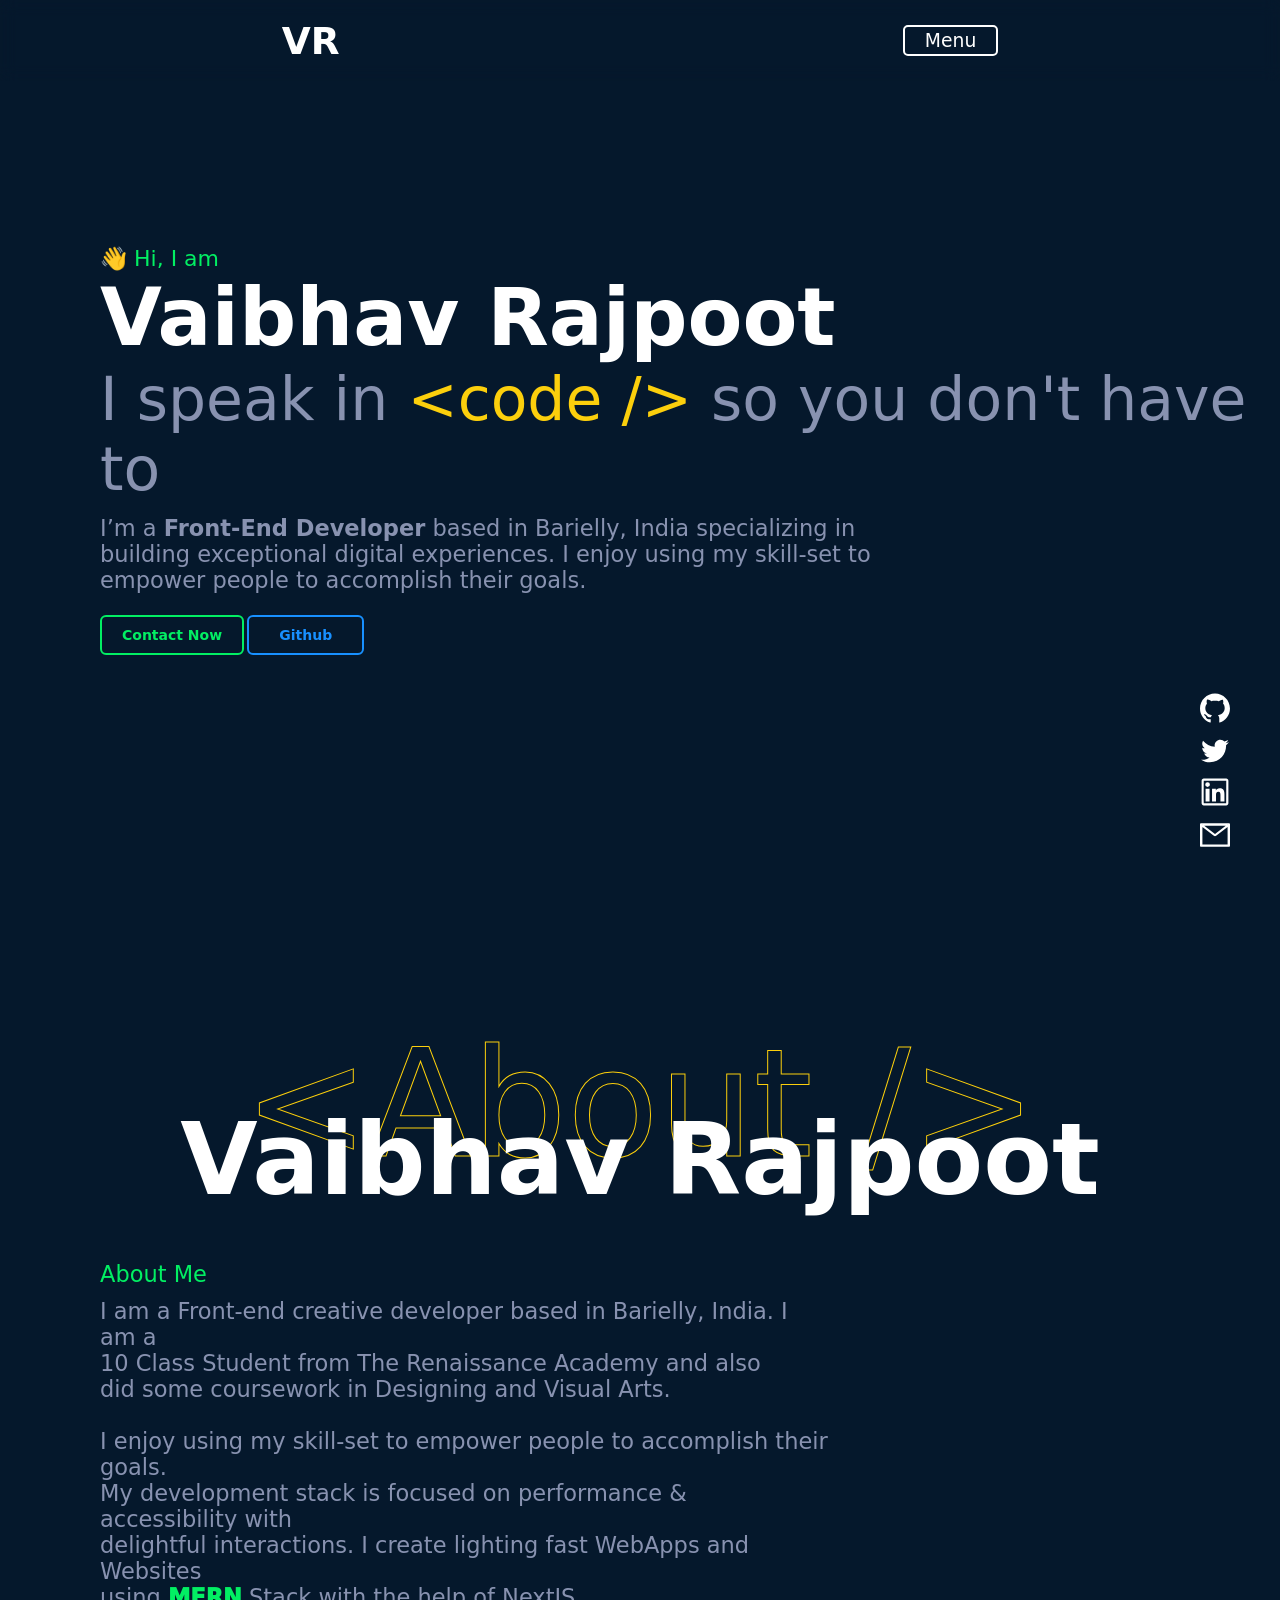
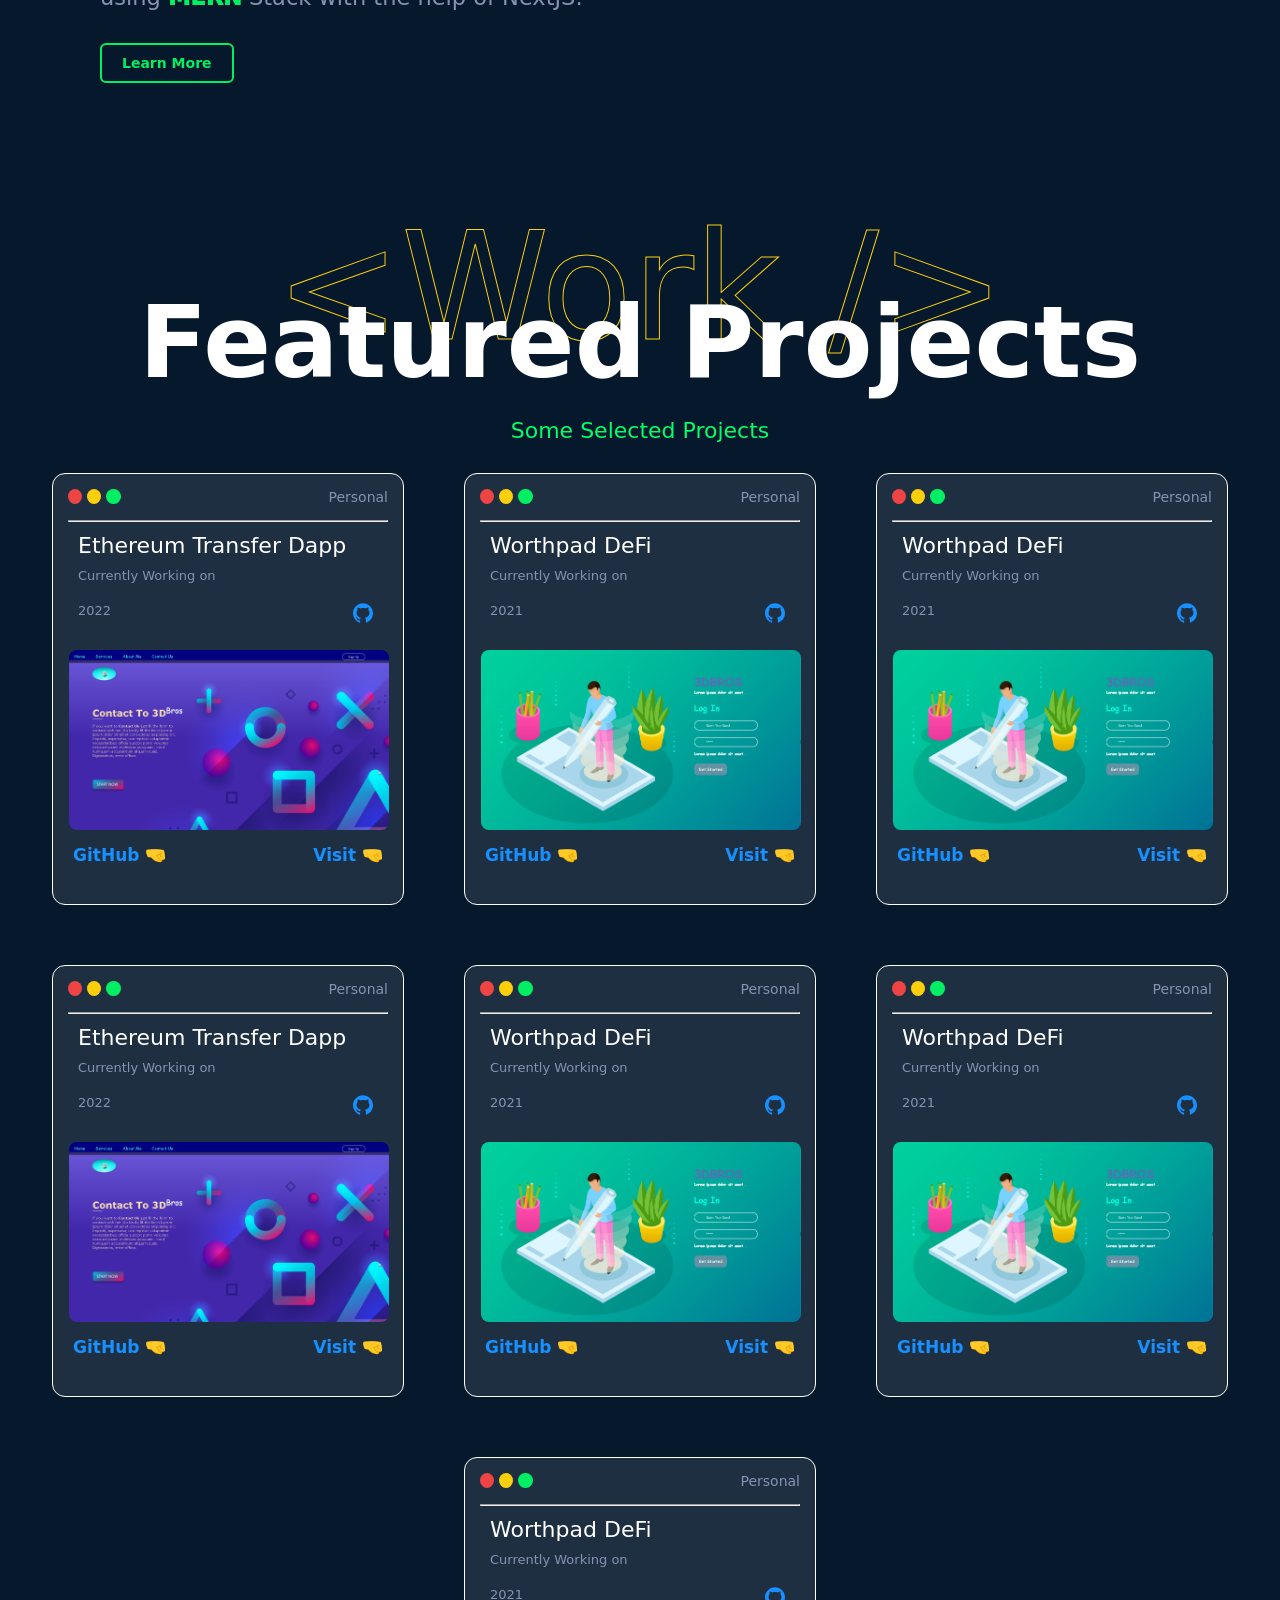
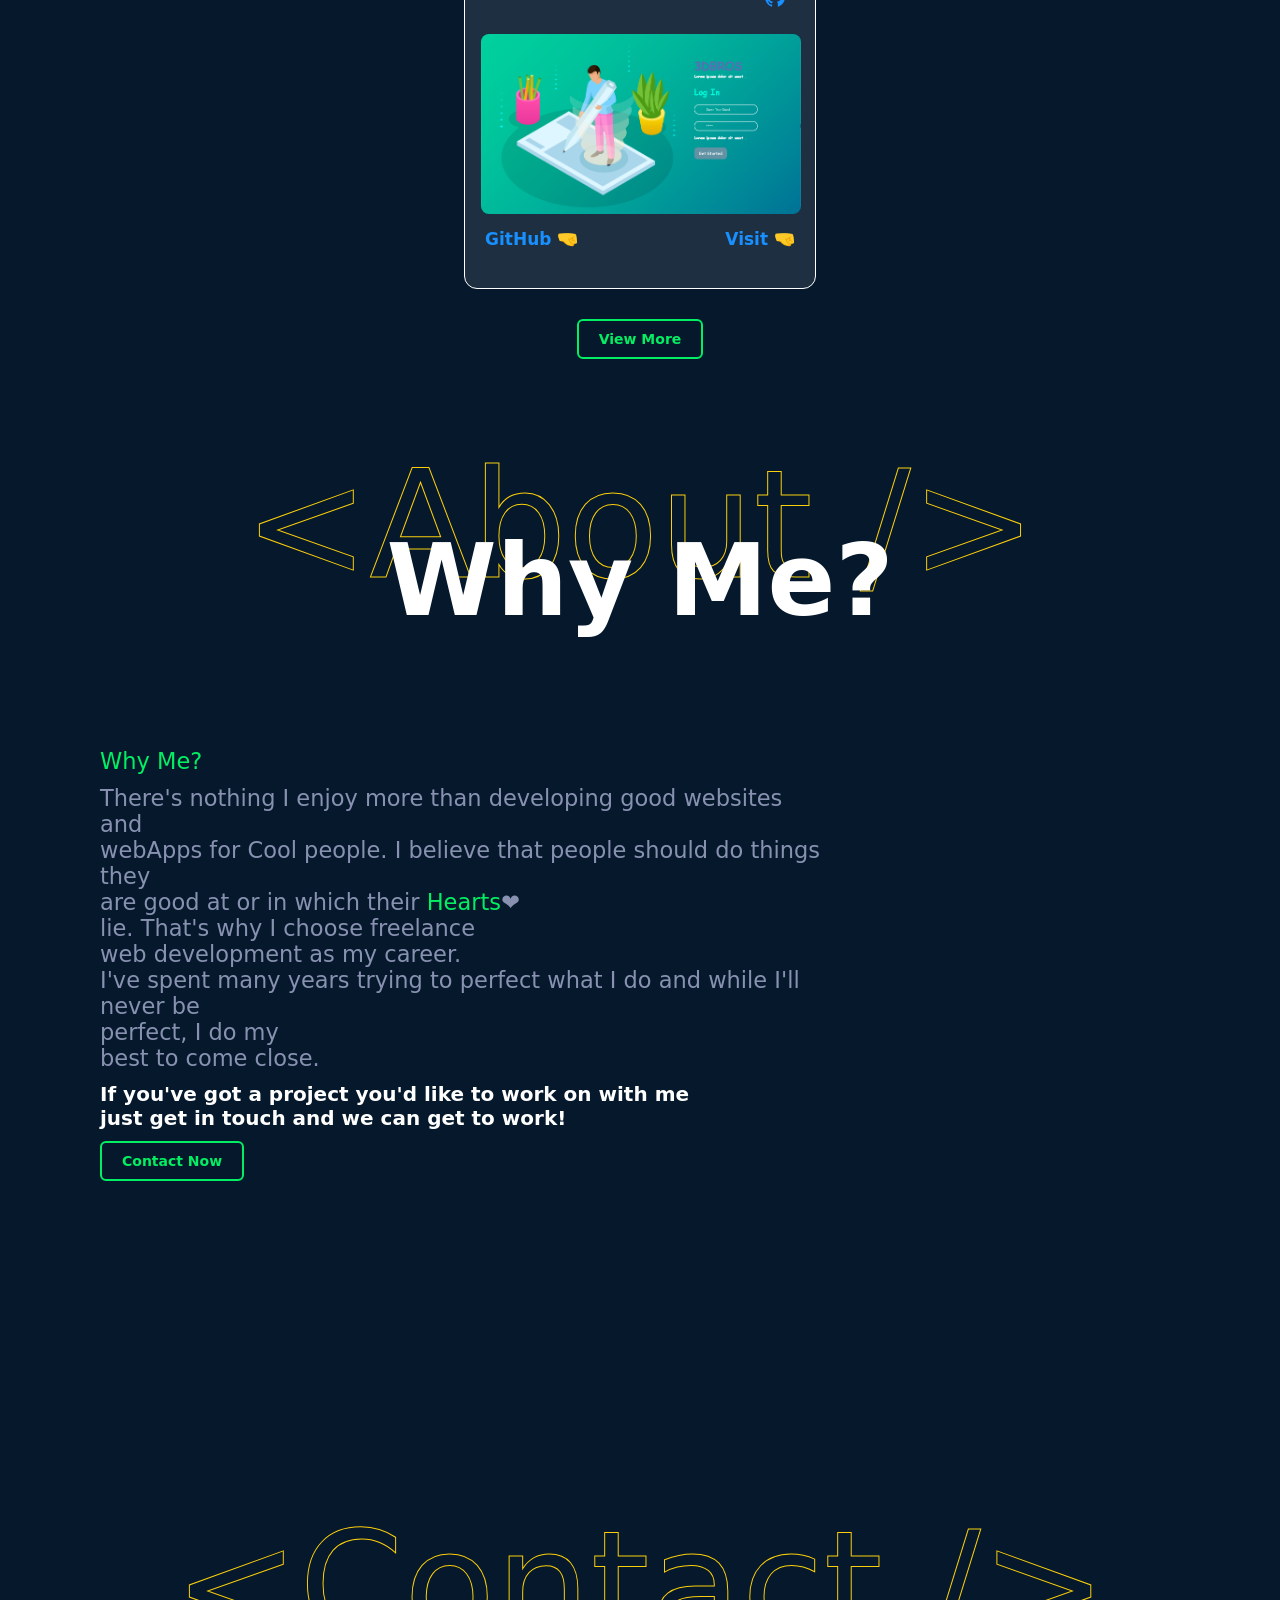
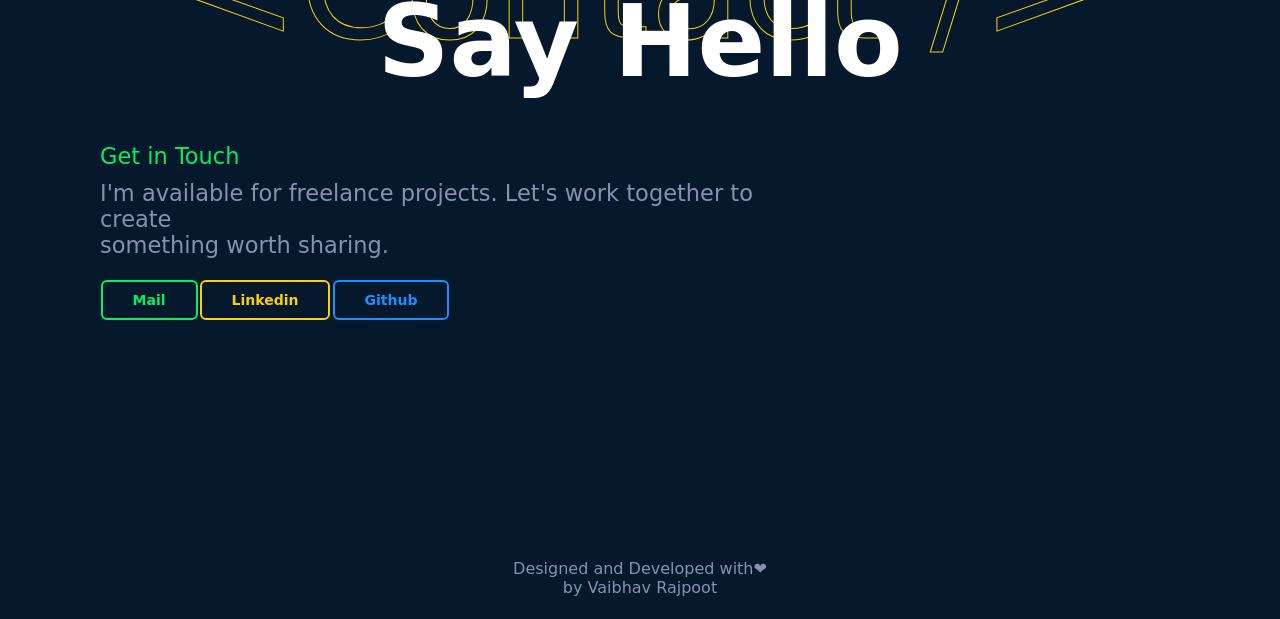
==== index.html @ 83eab3b9 "hello" ====
<!DOCTYPE html>
<html lang="en">
<head>
    <meta charset="UTF-8">
    <meta http-equiv="X-UA-Compatible" content="IE=edge">
    <link rel="stylesheet" href="index.css">
    <link rel="stylesheet" href="meidaquery.css">
    <meta name="viewport" content="width=device-width, initial-scale=1.0">
    <title>Vaibhav Rajpoot</title>
    <link rel="icon" href="Photos/web-logo-2.png" type="image/icon type">
    <style>
        
        @media(max-width:1000px){
    html{
      font-size: 40%;
    }
    /* .about-section{
      display: none;
    } */
    /* .work-main-heading{
      display: none;
    } */
    .github{
        display: none;
    }
  }
        @media(max-width:600px){
    html{
      font-size:20%;
    }
    .about-section{
      display: none;
    } 
    .work-main-heading{
      display: none;
    }
}
   

  
        @media(max-width:450px){
    html{
      font-size:27%;
    }
    .main-heading{
        font-size: 15rem;
        line-height: 14rem;
    }
    .intro-heading{
        font-size: 3rem;
    }
    .third-heading{
        font-size: 3.5rem;
        
    }
    .main-container{
        position: relative;
        /* background-color: #1890ff; */
        left: -3.7rem;
    }
    .contact-btn{
        padding: 2rem 3rem;
        font-size: 2rem;
        border-radius: 1.3rem;
        border: 0.5rem solid #02ef63;
    }
    .github-btn{
        padding: 2rem 6rem;
        font-size: 3rem;
        border-radius: 1.3rem;
        border: 0.5rem solid #1890ff;
    }

    .linkedin-btn{
        padding: 2rem 6rem;
        font-size: 3rem;
        border-radius: 1.3rem;
        border-width: 0.5rem;
    }
    

    .btn{
        position: relative;
        justify-content: space-around;
        /* background-color: #1890ff; */
        /* width: 40rem; */
        /* padding-left: 2rem; */
        left: 15rem;
        /* margin-left: 4rem; */
    }
    
    .mail-btn{
        padding: 2rem 4rem;
        font-size: 3rem;
        border-radius: 1.3rem;
        border-width: 0.5rem;
    }
    .main-heading2{
        padding-top: 5rem;
        font-size: 5rem;
    }
    .about-me{
        font-size: 4rem;
    }
    .my-info{
        /* background-color: greenyellow; */
        width:210%;

        font-size: 3.1rem;
    }
    
    .wherei-2{
        position: relative;
        /* display: flex; */
        left: -23rem;
        font-size: 3rem;
    }

    .boxes-1{
        /* background-color: #1890ff; */
        padding-left: 5rem;
        padding-right: 5rem;
        /* height: 55rem; */
        /* font-size: 4rem; */
    }
    .box-1{
        height: 45rem;
    }

    .heading-2{
        /* background-color: #1890ff; */
        width: 270%;
    }



  }
    </style>
</head>
<body>
    <div class="nav">
        <div class="nav-bar">
            <a href="index.html">
                <h1 class="main-logo">VR</h1>

            </a>
            <button class="main-button">Menu</button>
        </div>
    </div>
    <div class="github">
        <a href="https://github.com/Vaibhav262610">
            <svg class="git" viewBox="64 64 896 896" focusable="false" data-icon="github" width="3em" height="3em" fill="white" aria-hidden="true"><path d="M511.6 76.3C264.3 76.2 64 276.4 64 523.5 64 718.9 189.3 885 363.8 946c23.5 5.9 19.9-10.8 19.9-22.2v-77.5c-135.7 15.9-141.2-73.9-150.3-88.9C215 726 171.5 718 184.5 703c30.9-15.9 62.4 4 98.9 57.9 26.4 39.1 77.9 32.5 104 26 5.7-23.5 17.9-44.5 34.7-60.8-140.6-25.2-199.2-111-199.2-213 0-49.5 16.3-95 48.3-131.7-20.4-60.5 1.9-112.3 4.9-120 58.1-5.2 118.5 41.6 123.2 45.3 33-8.9 70.7-13.6 112.9-13.6 42.4 0 80.2 4.9 113.5 13.9 11.3-8.6 67.3-48.8 121.3-43.9 2.9 7.7 24.7 58.3 5.5 118 32.4 36.8 48.9 82.7 48.9 132.3 0 102.2-59 188.1-200 212.9a127.5 127.5 0 0138.1 91v112.5c.8 9 0 17.9 15 17.9 177.1-59.7 304.6-227 304.6-424.1 0-247.2-200.4-447.3-447.5-447.3z"></path></svg>

        </a>
        <br>
        <svg class="twitter" viewBox="64 64 896 896" focusable="false" data-icon="twitter" width="3em" height="3em" fill="white" aria-hidden="true"><path d="M928 254.3c-30.6 13.2-63.9 22.7-98.2 26.4a170.1 170.1 0 0075-94 336.64 336.64 0 01-108.2 41.2A170.1 170.1 0 00672 174c-94.5 0-170.5 76.6-170.5 170.6 0 13.2 1.6 26.4 4.2 39.1-141.5-7.4-267.7-75-351.6-178.5a169.32 169.32 0 00-23.2 86.1c0 59.2 30.1 111.4 76 142.1a172 172 0 01-77.1-21.7v2.1c0 82.9 58.6 151.6 136.7 167.4a180.6 180.6 0 01-44.9 5.8c-11.1 0-21.6-1.1-32.2-2.6C211 652 273.9 701.1 348.8 702.7c-58.6 45.9-132 72.9-211.7 72.9-14.3 0-27.5-.5-41.2-2.1C171.5 822 261.2 850 357.8 850 671.4 850 843 590.2 843 364.7c0-7.4 0-14.8-.5-22.2 33.2-24.3 62.3-54.4 85.5-88.2z"></path></svg>
        <br>
       <a href="https://www.linkedin.com/feed/">
           
           <svg class="linkdin" viewBox="64 64 896 896" focusable="false" data-icon="linkedin" width="3em" height="3em" fill="white" aria-hidden="true"><path d="M847.7 112H176.3c-35.5 0-64.3 28.8-64.3 64.3v671.4c0 35.5 28.8 64.3 64.3 64.3h671.4c35.5 0 64.3-28.8 64.3-64.3V176.3c0-35.5-28.8-64.3-64.3-64.3zm0 736c-447.8-.1-671.7-.2-671.7-.3.1-447.8.2-671.7.3-671.7 447.8.1 671.7.2 671.7.3-.1 447.8-.2 671.7-.3 671.7zM230.6 411.9h118.7v381.8H230.6zm59.4-52.2c37.9 0 68.8-30.8 68.8-68.8a68.8 68.8 0 10-137.6 0c-.1 38 30.7 68.8 68.8 68.8zm252.3 245.1c0-49.8 9.5-98 71.2-98 60.8 0 61.7 56.9 61.7 101.2v185.7h118.6V584.3c0-102.8-22.2-181.9-142.3-181.9-57.7 0-96.4 31.7-112.3 61.7h-1.6v-52.2H423.7v381.8h118.6V604.8z"></path></svg>
       </a>
        <br>

        <svg class="email" viewBox="64 64 896 896" focusable="false" data-icon="mail" width="3em" height="3em" fill="white" aria-hidden="true"><path d="M928 160H96c-17.7 0-32 14.3-32 32v640c0 17.7 14.3 32 32 32h832c17.7 0 32-14.3 32-32V192c0-17.7-14.3-32-32-32zm-40 110.8V792H136V270.8l-27.6-21.5 39.3-50.5 42.8 33.3h643.1l42.8-33.3 39.3 50.5-27.7 21.5zM833.6 232L512 482 190.4 232l-42.8-33.3-39.3 50.5 27.6 21.5 341.6 265.6a55.99 55.99 0 0068.7 0L888 270.8l27.6-21.5-39.3-50.5-42.7 33.2z"></path></svg>
    </div>


    <!-- main_container -->

    <div class="main">
        <div class="main-container">
            <h3 class="intro-heading">👋 Hi, I am</h3>
            <h1 class="main-heading">Vaibhav Rajpoot</h1>
            <h2 class="main-heading2">I speak in <span class=" code ">&ltcode /&gt; </span>  so you don't have to</h2>
            <br>
            <p class="third-heading">I’m a <span class="bold-text">Front-End Developer</span> based in Barielly, India specializing in<br>     building exceptional digital experiences. I enjoy using my skill-set to<br> empower people to accomplish their goals.</p>
            <br>
            <br>
            <a href="contact-page.html">
                <button class="contact-btn">Contact Now</button>
            </a>
            <a href="https://github.com/Vaibhav262610">
                <button class="github-btn"> Github</button>
            </a>
        </div>
    </div>

    <!-- about-section -->
    <div class="main-about">
        <div class="main-container-about">
            <div class="about-section">
                <div class="about-main-heading">
                    <h1 class="about-heading">&lt;About /&gt;</h1>
                    <h1 class="name-heading">Vaibhav Rajpoot</h1>
                </div>
            </div>

            <div class="main-about-info">
                <div class="about-info">
                    <h3 class="about-me">About Me</h3><br>
                    <h3 class="my-info">I am a Front-end creative developer based in Barielly, India. I am a <br> 10 Class Student from The Renaissance Academy and also<br> did some coursework in Designing and Visual Arts.<br><br>
                        I enjoy using my skill-set to empower people to accomplish their goals.<br> My development stack is focused on performance & accessibility with <br>delightful interactions. I create lighting fast WebApps and Websites <br>using <span class="mern">MERN</span> Stack with the help of NextJS.</h3>
                    <br>
                    <br>
                    <br>
                    <a href="about-page.html">
                        <button class="contact-btn">Learn More</button>

                    </a>
                </div>
            </div>
        </div>
    </div>
    
    <!-- work-section -->

    <div class="main-work">

        <div class="work-section">
            <div class="work-main-heading">
                <h1 class="work-heading">&lt;Work /&gt;</h1>
                <h1 class="work-heading2">Featured Projects</h1>
            </div>
        </div>
        <br><br>
        <br><br>

        <div class="where2">
            <h1 class="wherei-2">Some Selected Projects</h1>
        </div>

        <!-- project-boxes -->
        <div class="project-row-1">
            <div class="boxes-1">
                <div class="boxes">
                    <div class="box-1">
                        <div class="circles">
                            <span class="circle1"></span>
                            <span class="circle2"></span>
                            <span class="circle3"></span>
                            <div class="date-1">
                                <h1 class="date-heading1">Personal</h1>
                            </div>
                    </div>
                    <div class="hr-1">
                    <hr>
                    </div>
                    <br>
                    <h2 class="pickywheel">Ethereum Transfer Dapp</h2>
                    <p class="para-heading-1">Currently Working on</p>
                    <div class="date-logo">
                        <p class="da">2022</p>
                        <svg class="git1" viewBox="64 64 896 896" focusable="false" data-icon="github" width="2em" height="2em" fill="#1890ff" aria-hidden="true"><path d="M511.6 76.3C264.3 76.2 64 276.4 64 523.5 64 718.9 189.3 885 363.8 946c23.5 5.9 19.9-10.8 19.9-22.2v-77.5c-135.7 15.9-141.2-73.9-150.3-88.9C215 726 171.5 718 184.5 703c30.9-15.9 62.4 4 98.9 57.9 26.4 39.1 77.9 32.5 104 26 5.7-23.5 17.9-44.5 34.7-60.8-140.6-25.2-199.2-111-199.2-213 0-49.5 16.3-95 48.3-131.7-20.4-60.5 1.9-112.3 4.9-120 58.1-5.2 118.5 41.6 123.2 45.3 33-8.9 70.7-13.6 112.9-13.6 42.4 0 80.2 4.9 113.5 13.9 11.3-8.6 67.3-48.8 121.3-43.9 2.9 7.7 24.7 58.3 5.5 118 32.4 36.8 48.9 82.7 48.9 132.3 0 102.2-59 188.1-200 212.9a127.5 127.5 0 0138.1 91v112.5c.8 9 0 17.9 15 17.9 177.1-59.7 304.6-227 304.6-424.1 0-247.2-200.4-447.3-447.5-447.3z"></path></svg>
                    </div>
                    <img class="project1" src="Photos/chrome_mIA100o9RG.png" alt="">
                    <br><br>
                    <div class="link-1">
                        <div class="link1">GitHub 🤜</div>
                        <div class="link2">Visit 🤜</div>
                    </div>
                </div>
                </div>
            </div>

            <div class="boxes-1">
                <div class="boxes">
                    <div class="box-1">
                        <div class="circles">
                            <span class="circle1"></span>
                            <span class="circle2"></span>
                            <span class="circle3"></span>
                            <div class="date-1">
                                <h1 class="date-heading1">Personal</h1>
                            </div>
                    </div>
                    <div class="hr-1">
                    <hr>
                    </div>
                    <br>
                    <h2 class="pickywheel">Worthpad DeFi</h2>
                    <p class="para-heading-1">Currently Working on</p>
                    <div class="date-logo">
                        <p class="da">2021</p>
                        <svg class="git1" viewBox="64 64 896 896" focusable="false" data-icon="github" width="2em" height="2em" fill="#1890ff" aria-hidden="true"><path d="M511.6 76.3C264.3 76.2 64 276.4 64 523.5 64 718.9 189.3 885 363.8 946c23.5 5.9 19.9-10.8 19.9-22.2v-77.5c-135.7 15.9-141.2-73.9-150.3-88.9C215 726 171.5 718 184.5 703c30.9-15.9 62.4 4 98.9 57.9 26.4 39.1 77.9 32.5 104 26 5.7-23.5 17.9-44.5 34.7-60.8-140.6-25.2-199.2-111-199.2-213 0-49.5 16.3-95 48.3-131.7-20.4-60.5 1.9-112.3 4.9-120 58.1-5.2 118.5 41.6 123.2 45.3 33-8.9 70.7-13.6 112.9-13.6 42.4 0 80.2 4.9 113.5 13.9 11.3-8.6 67.3-48.8 121.3-43.9 2.9 7.7 24.7 58.3 5.5 118 32.4 36.8 48.9 82.7 48.9 132.3 0 102.2-59 188.1-200 212.9a127.5 127.5 0 0138.1 91v112.5c.8 9 0 17.9 15 17.9 177.1-59.7 304.6-227 304.6-424.1 0-247.2-200.4-447.3-447.5-447.3z"></path></svg>
                    </div>
                    <img class="project1" src="Photos/chrome_On5UWtos7f.png" alt="">
                    <br><br>
                    <div class="link-1">
                        <div class="link1">GitHub 🤜</div>
                        <div class="link2">Visit 🤜</div>
                    </div>
                </div>
                </div>
            </div>

            <!-- box-2 -->

            <div class="boxes-1">
                <div class="boxes">
                    <div class="box-1">
                        <div class="circles">
                            <span class="circle1"></span>
                            <span class="circle2"></span>
                            <span class="circle3"></span>
                            <div class="date-1">
                                <h1 class="date-heading1">Personal</h1>
                            </div>
                    </div>
                    <div class="hr-1">
                    <hr>
                    </div>
                    <br>
                    <h2 class="pickywheel">Worthpad DeFi</h2>
                    <p class="para-heading-1">Currently Working on</p>
                    <div class="date-logo">
                        <p class="da">2021</p>
                        <svg class="git1" viewBox="64 64 896 896" focusable="false" data-icon="github" width="2em" height="2em" fill="#1890ff" aria-hidden="true"><path d="M511.6 76.3C264.3 76.2 64 276.4 64 523.5 64 718.9 189.3 885 363.8 946c23.5 5.9 19.9-10.8 19.9-22.2v-77.5c-135.7 15.9-141.2-73.9-150.3-88.9C215 726 171.5 718 184.5 703c30.9-15.9 62.4 4 98.9 57.9 26.4 39.1 77.9 32.5 104 26 5.7-23.5 17.9-44.5 34.7-60.8-140.6-25.2-199.2-111-199.2-213 0-49.5 16.3-95 48.3-131.7-20.4-60.5 1.9-112.3 4.9-120 58.1-5.2 118.5 41.6 123.2 45.3 33-8.9 70.7-13.6 112.9-13.6 42.4 0 80.2 4.9 113.5 13.9 11.3-8.6 67.3-48.8 121.3-43.9 2.9 7.7 24.7 58.3 5.5 118 32.4 36.8 48.9 82.7 48.9 132.3 0 102.2-59 188.1-200 212.9a127.5 127.5 0 0138.1 91v112.5c.8 9 0 17.9 15 17.9 177.1-59.7 304.6-227 304.6-424.1 0-247.2-200.4-447.3-447.5-447.3z"></path></svg>
                    </div>
                    <img class="project1" src="Photos/chrome_On5UWtos7f.png" alt="">
                    <br><br>
                    <div class="link-1">
                        <div class="link1">GitHub 🤜</div>
                        <div class="link2">Visit 🤜</div>
                    </div>
                </div>
                </div>
            </div>
            
        </div>

        <!-- project-row-2 -->
        <div class="project-row-1">
            <div class="boxes-1">
                <div class="boxes">
                    <div class="box-1">
                        <div class="circles">
                            <span class="circle1"></span>
                            <span class="circle2"></span>
                            <span class="circle3"></span>
                            <div class="date-1">
                                <h1 class="date-heading1">Personal</h1>
                            </div>
                    </div>
                    <div class="hr-1">
                    <hr>
                    </div>
                    <br>
                    <h2 class="pickywheel">Ethereum Transfer Dapp</h2>
                    <p class="para-heading-1">Currently Working on</p>
                    <div class="date-logo">
                        <p class="da">2022</p>
                        <svg class="git1" viewBox="64 64 896 896" focusable="false" data-icon="github" width="2em" height="2em" fill="#1890ff" aria-hidden="true"><path d="M511.6 76.3C264.3 76.2 64 276.4 64 523.5 64 718.9 189.3 885 363.8 946c23.5 5.9 19.9-10.8 19.9-22.2v-77.5c-135.7 15.9-141.2-73.9-150.3-88.9C215 726 171.5 718 184.5 703c30.9-15.9 62.4 4 98.9 57.9 26.4 39.1 77.9 32.5 104 26 5.7-23.5 17.9-44.5 34.7-60.8-140.6-25.2-199.2-111-199.2-213 0-49.5 16.3-95 48.3-131.7-20.4-60.5 1.9-112.3 4.9-120 58.1-5.2 118.5 41.6 123.2 45.3 33-8.9 70.7-13.6 112.9-13.6 42.4 0 80.2 4.9 113.5 13.9 11.3-8.6 67.3-48.8 121.3-43.9 2.9 7.7 24.7 58.3 5.5 118 32.4 36.8 48.9 82.7 48.9 132.3 0 102.2-59 188.1-200 212.9a127.5 127.5 0 0138.1 91v112.5c.8 9 0 17.9 15 17.9 177.1-59.7 304.6-227 304.6-424.1 0-247.2-200.4-447.3-447.5-447.3z"></path></svg>
                    </div>
                    <img class="project1" src="Photos/chrome_mIA100o9RG.png" alt="">
                    <br><br>
                    <div class="link-1">
                        <div class="link1">GitHub 🤜</div>
                        <div class="link2">Visit 🤜</div>
                    </div>
                </div>
                </div>
            </div>
            

            <!-- box-2 -->

            <div class="boxes-1">
                <div class="boxes">
                    <div class="box-1">
                        <div class="circles">
                            <span class="circle1"></span>
                            <span class="circle2"></span>
                            <span class="circle3"></span>
                            <div class="date-1">
                                <h1 class="date-heading1">Personal</h1>
                            </div>
                    </div>
                    <div class="hr-1">
                    <hr>
                    </div>
                    <br>
                    <h2 class="pickywheel">Worthpad DeFi</h2>
                    <p class="para-heading-1">Currently Working on</p>
                    <div class="date-logo">
                        <p class="da">2021</p>
                        <svg class="git1" viewBox="64 64 896 896" focusable="false" data-icon="github" width="2em" height="2em" fill="#1890ff" aria-hidden="true"><path d="M511.6 76.3C264.3 76.2 64 276.4 64 523.5 64 718.9 189.3 885 363.8 946c23.5 5.9 19.9-10.8 19.9-22.2v-77.5c-135.7 15.9-141.2-73.9-150.3-88.9C215 726 171.5 718 184.5 703c30.9-15.9 62.4 4 98.9 57.9 26.4 39.1 77.9 32.5 104 26 5.7-23.5 17.9-44.5 34.7-60.8-140.6-25.2-199.2-111-199.2-213 0-49.5 16.3-95 48.3-131.7-20.4-60.5 1.9-112.3 4.9-120 58.1-5.2 118.5 41.6 123.2 45.3 33-8.9 70.7-13.6 112.9-13.6 42.4 0 80.2 4.9 113.5 13.9 11.3-8.6 67.3-48.8 121.3-43.9 2.9 7.7 24.7 58.3 5.5 118 32.4 36.8 48.9 82.7 48.9 132.3 0 102.2-59 188.1-200 212.9a127.5 127.5 0 0138.1 91v112.5c.8 9 0 17.9 15 17.9 177.1-59.7 304.6-227 304.6-424.1 0-247.2-200.4-447.3-447.5-447.3z"></path></svg>
                    </div>
                    <img class="project1" src="Photos/chrome_On5UWtos7f.png" alt="">
                    <br><br>
                    <div class="link-1">
                        <div class="link1">GitHub 🤜</div>
                        <div class="link2">Visit 🤜</div>
                    </div>
                </div>
                </div>
            </div>
            <div class="boxes-1">
                <div class="boxes">
                    <div class="box-1">
                        <div class="circles">
                            <span class="circle1"></span>
                            <span class="circle2"></span>
                            <span class="circle3"></span>
                            <div class="date-1">
                                <h1 class="date-heading1">Personal</h1>
                            </div>
                    </div>
                    <div class="hr-1">
                    <hr>
                    </div>
                    <br>
                    <h2 class="pickywheel">Worthpad DeFi</h2>
                    <p class="para-heading-1">Currently Working on</p>
                    <div class="date-logo">
                        <p class="da">2021</p>
                        <svg class="git1" viewBox="64 64 896 896" focusable="false" data-icon="github" width="2em" height="2em" fill="#1890ff" aria-hidden="true"><path d="M511.6 76.3C264.3 76.2 64 276.4 64 523.5 64 718.9 189.3 885 363.8 946c23.5 5.9 19.9-10.8 19.9-22.2v-77.5c-135.7 15.9-141.2-73.9-150.3-88.9C215 726 171.5 718 184.5 703c30.9-15.9 62.4 4 98.9 57.9 26.4 39.1 77.9 32.5 104 26 5.7-23.5 17.9-44.5 34.7-60.8-140.6-25.2-199.2-111-199.2-213 0-49.5 16.3-95 48.3-131.7-20.4-60.5 1.9-112.3 4.9-120 58.1-5.2 118.5 41.6 123.2 45.3 33-8.9 70.7-13.6 112.9-13.6 42.4 0 80.2 4.9 113.5 13.9 11.3-8.6 67.3-48.8 121.3-43.9 2.9 7.7 24.7 58.3 5.5 118 32.4 36.8 48.9 82.7 48.9 132.3 0 102.2-59 188.1-200 212.9a127.5 127.5 0 0138.1 91v112.5c.8 9 0 17.9 15 17.9 177.1-59.7 304.6-227 304.6-424.1 0-247.2-200.4-447.3-447.5-447.3z"></path></svg>
                    </div>
                    <img class="project1" src="Photos/chrome_On5UWtos7f.png" alt="">
                    <br><br>
                    <div class="link-1">
                        <div class="link1">GitHub 🤜</div>
                        <div class="link2">Visit 🤜</div>
                    </div>
                </div>
                </div>
            </div>
            
        </div>
            <div class="boxes-1">
            <div class="boxes">
                <div class="box-1">
                    <div class="circles">
                        <span class="circle1"></span>
                        <span class="circle2"></span>
                        <span class="circle3"></span>
                        <div class="date-1">
                            <h1 class="date-heading1">Personal</h1>
                        </div>
                </div>
                <div class="hr-1">
                <hr>
                </div>
                <br>
                <h2 class="pickywheel">Worthpad DeFi</h2>
                <p class="para-heading-1">Currently Working on</p>
                <div class="date-logo">
                    <p class="da">2021</p>
                    <svg class="git1" viewBox="64 64 896 896" focusable="false" data-icon="github" width="2em" height="2em" fill="#1890ff" aria-hidden="true"><path d="M511.6 76.3C264.3 76.2 64 276.4 64 523.5 64 718.9 189.3 885 363.8 946c23.5 5.9 19.9-10.8 19.9-22.2v-77.5c-135.7 15.9-141.2-73.9-150.3-88.9C215 726 171.5 718 184.5 703c30.9-15.9 62.4 4 98.9 57.9 26.4 39.1 77.9 32.5 104 26 5.7-23.5 17.9-44.5 34.7-60.8-140.6-25.2-199.2-111-199.2-213 0-49.5 16.3-95 48.3-131.7-20.4-60.5 1.9-112.3 4.9-120 58.1-5.2 118.5 41.6 123.2 45.3 33-8.9 70.7-13.6 112.9-13.6 42.4 0 80.2 4.9 113.5 13.9 11.3-8.6 67.3-48.8 121.3-43.9 2.9 7.7 24.7 58.3 5.5 118 32.4 36.8 48.9 82.7 48.9 132.3 0 102.2-59 188.1-200 212.9a127.5 127.5 0 0138.1 91v112.5c.8 9 0 17.9 15 17.9 177.1-59.7 304.6-227 304.6-424.1 0-247.2-200.4-447.3-447.5-447.3z"></path></svg>
                </div>
                <img class="project1" src="Photos/chrome_On5UWtos7f.png" alt="">
                <br><br>
                <div class="link-1">
                    <div class="link1">GitHub 🤜</div>
                    <div class="link2">Visit 🤜</div>
                </div>
            </div>
            </div>
        </div>

        <div class="view-more">
            <button class="contact-btn " id="view-more">View More</button>

        </div>
    </div>

        <!-- about-section -->
    <div class="main-about-2">

        <div class="about-section">
            <div class="about-main-heading">
                <h1 class="about-heading">&lt;About /&gt;</h1>
                <h1 class="name-heading">Why Me?</h1>
            </div>
        </div>
        <br>
        <br>
        <br>
        <br>
        <br>
        <br>
        <div class="main-about-info">
            <div class="about-info">
                <h3 class="about-me">Why Me?</h3><br>
                <h3 class="my-info">There's nothing I enjoy more than developing good websites and<br> webApps for Cool people. I believe that people should do things they<br>  are good at or in which their <span class="hears">Hearts</span>❤️ <br>lie. That's why I choose freelance<br>web development as my career.<br>
                    I've spent many years trying to perfect what I do and while I'll never be <br>perfect, I do my <br>best to come close.</h3>
                <br>
                <h3 class="heading-2">If you've got a project you'd like to work on with me<br>just get in touch and we can get to work!</h3>
                <br>
                <a href="contact-page.html">
                    <button class="contact-btn">Contact Now</button>
    
                </a>
            </div>  
        </div>
    </div>

    <!-- main-contact -->

    <div class="main-contact">
        <div class="about-section">
            <div class="about-main-heading">
                <h1 class="about-heading">&lt;Contact /&gt;</h1>
                <h1 class="name-heading">Say Hello</h1>
            </div>
        </div>
         
        <div class="main-about-info">
            <div class="about-info">
                <h3 class="about-me">Get in Touch</h3><br>
                <h3 class="my-info">I'm available for freelance projects. Let's work together to create <br>something worth sharing.</h3>
                <br>
                <br>
                 
                <div class="btn">
                    <button class="mail-btn">Mail</button>
                    <br>
                    <a href="https://www.linkedin.com/feed/">
                        <button class="linkedin-btn">Linkedin</button>
    
                    </a>
                    <br>
                    <a href="https://github.com/Vaibhav262610">
    
                        <button class="github-btn">Github</button>
                    </a>
    
                </div>
            </div>  
        </div>

        
    </div>
    <div class="end">
        Designed and Developed with❤️<br> 
by Vaibhav Rajpoot
    </div>
    <br>
    <br>
</body>
</html>
---- index.css ----
*{
    margin: 0;
    padding: 0;
}

html {
    font-size: 62.5%;
}

body{
    background-color: #05182c;
    font-family: -apple-system,system-ui,BlinkMacSystemFont,"Segoe UI",Roboto,"Helvetica Neue",
    Arial,sans-serif;
    /* height: 100vh; */
}

a{
    text-decoration: none;
}

::-webkit-scrollbar {
    width: 0.6rem;
} 
  
::-webkit-scrollbar-track {
    background: #05182c;
}
  
::-webkit-scrollbar-thumb {
    background: #ffffff;
}
  
::-webkit-scrollbar-thumb:hover {
    background: rgb(255, 255, 255);
}

.nav{
    width: 100%;
    height: 9vh;
    position: fixed;
    z-index: 6;
    -webkit-backdrop-filter: blur(0.8rem);
    backdrop-filter: blur(0.8rem);
  
}
  
.nav-bar{
    display: flex;
    flex-direction: row;
    align-items:center;
    height: 100%;
    justify-content: space-around;
    
        
}
  
.main-logo{
    color: #ffffff;
    cursor: pointer;
    font-size: 3.75rem;
    font-weight: bolder;
}
  
.main-button{
    color: white;
    font-size: 1.875rem;
    font-family: -apple-system,system-ui,BlinkMacSystemFont,"Segoe UI",Roboto,"Helvetica Neue",Arial,sans-serif;
    padding: 0.3rem 2rem;
    background: none;
    border: 0.2rem solid white;
    border-radius: 0.5rem;
    cursor: pointer;
    
}
  
.main-button:hover{
    border: 0.2rem solid #fccf0c;
    color: #fccf0c;
}

.github{
    z-index:2;
    right: 5rem;
    bottom: 5rem;
    display: flex;
    flex-direction: column;
    justify-content: end;
    align-items: flex-end;
    position: fixed;
}
    
.git{
      cursor: pointer;
      transition: 0.1s linear;
}
    
.twitter{
      cursor: pointer;
      transition: 0.1s linear;
}
    
.linkdin{
      cursor: pointer;
      transition: 0.1s linear;
}
    
.email{
      cursor: pointer;
      transition: 0.1s linear;
}
    
.git:hover{
      fill: #02ef63;
      transform: translateY(-1.5rem);
      
}
    
    .twitter:hover{
      fill:#1890ff;
      transform: translateY(-1.5rem);
}
    
    .email:hover{
      fill: #EF4444;
      transform: translateY(-1.5rem);
}
    
    .linkdin:hover{
      fill: #fccf0c;
      transform: translateY(-1.5rem);
}
    
.intro-heading{
    color: #02ef63;
    font-size: 2.2rem;
    font-weight: 400;
    font-family: -apple-system,system-ui,BlinkMacSystemFont,"Segoe UI",Roboto,"Helvetica Neue",Arial,sans-serif;
  }

  .main{
      display: flex;
      justify-content: center;
      align-items: center;
      /* background-color: #02ef63; */
      padding-left: 10rem;
      height: 100vh;
  }
  
  .main-heading{
    color: white;
    font-size:8rem;
  }
  
  .main-heading2{
    font-size:6rem;
    font-weight: 500;
    color: #8892B0;
  }
  
  .code{
    color: #fccf0c;
  }
  
  .third-heading{
    font-size: 2.25rem;
    color: #8892B0;
  }
  
  .bold-text{
    font-weight: bold
  }

  
.contact-btn{
    color:#02ef63;
    background: none;
    border-radius: 0.6rem;
    border: 0.2rem solid #02ef63;
    padding: 1rem 2rem;
    cursor: pointer;
  
    font-weight: 700;
    font-size: 1.4rem;
    font-family: -apple-system,system-ui,BlinkMacSystemFont,"Segoe UI",Roboto,"Helvetica Neue",Arial,sans-serif;
  }

  .contact-btn:hover{
    background: #02ef63;
    color: white;
  }

  .github-btn{
    /* padding : 30rem; */
    color:#1890ff;
    background: none;
    border-radius: 0.6rem;
    border: 0.2rem solid #1890ff;
    padding: 1rem 3rem;
    cursor: pointer;
    font-weight: 700;
    font-size: 1.4rem;
    font-family: -apple-system,system-ui,BlinkMacSystemFont,"Segoe UI",Roboto,"Helvetica Neue",Arial,sans-serif;
  }
  
  .github-btn:hover{
    background: #1890ff;
    color: white;
  }

  .about-heading{
    color: #05182c;
    font-size: 15rem;
    -webkit-text-stroke-width: 0.1rem;
    -webkit-text-stroke-color: #fccf0c;
    font-weight: 300;
  }
  
  .about-main-heading{
    display: flex;
    flex-direction: column;
    align-items: center;
  }
  
  
  .about-section{
    position: relative;
  }

  .main-container-about{
      display: flex;
      flex-direction: column;
      justify-content: center;
      height: 100vh;
  }

  .name-heading{
    bottom:-2.7rem;
    position: absolute;
    font-size: 10rem;
    color: white;
  }
  
  .about-me{
    font-size: 2.25rem;
    color: #02ef63;
    font-weight:400;
  }
  
  .my-info{
    font-size: 2.25rem;
    color: #8892B0;
    font-weight: 300;
    
  }
  
  .mern{
    font-weight: 1000;
    color: #02ef63;
  }

  .main-about-info{
    display: flex;
    align-items: center;
    justify-content: center;
    /* width: 40%; */
    padding-right: 45rem;
    padding-left: 10rem;
    padding-top: 7rem;
  }
  

.work-heading{
    color: #05182c;
    font-size: 15rem;
    -webkit-text-stroke-width: 0.1rem;
    -webkit-text-stroke-color: #fccf0c;
    font-weight: 300;
  }
  
  .work-main-heading{
    display: flex;
    flex-direction: column;
    align-items: center;
  }
  
  
  .work-section{
    position: relative;
  }
  
  .work-heading2{
    bottom:-2.7rem;
    position: absolute;
    font-size: 10rem;
    color: white;
  }
  
  .wherei-2{
    font-size: 2.2rem;
    font-weight: 300;
    color: #00ff6a;
  }
  .wherei{
    font-size: 2.2rem;
    font-weight: 300;
    color: #00ff6a;
  }
  
  .selected{
    font-size: 1.3rem;
    color: #8892B0;
    font-weight: 300;
  }
  
  .where{
    display: flex;
    justify-content: center;
    padding-right:90rem ;
    /* background-color: #1890ff; */
  }
  .where2{
    display: flex;
    justify-content: center;
    /* padding-right:90rem ; */
    /* background-color: #1890ff; */
  }

  
.circle1{
    background-color: #EF4444;
    border-radius: 50%;
    padding: 0.5rem;
    width: 0.5rem;
    height: 0.5rem;
  }
  
  .circle2{
    background-color: #fccf0c;
    border-radius: 50%;
    width: 0.5rem;
    height: 0.5rem;
    margin: 0rem 0.5rem;
  
    /* margin-left: 0rem 5rem; */
    padding: 0.5rem;
  }
  
  .circle3{
    background-color: #02ef63;
    border-radius: 50%;
    padding: 0.5rem;
    
    /* background-color: #ffffff; */
    width: 0.5rem;
    height: 0.5rem;
    margin-left: 0rem 1rem;
  }
  
  .circles{
    display: flex;
    padding: 1.5rem;
    border-radius: 0.8rem;
  }
  
  .box-1{
    justify-content: center;
    width: 35rem;
    border-radius: 1.3rem;
    border: 0.1rem solid white;
    background-color: #1D2F41;
    height: 43rem;
  
  }
  
  .date-heading1{
    font-size: 1.4rem;
    color: #8892B0;
    /* background-color: #fccf0c; */
    display: flex;
    justify-content: flex-end;
    font-weight: 300;
  }
  
  .date-1{
    width: 100%;
  }
  
  
  .hr-1{
    display: flex;
    flex-direction: column;
    margin: 0rem 1.5rem;
  }
  .project1{
    height: 18rem;
    position: relative;
    top: 2rem;
    left: 1.4rem;
    border-radius: 1rem;
    border: 0.2rem solid #1D2F41;
  }

  .link1{
    color: #1890ff ;
    font-size: 1.7rem;
    font-weight: 700;
    padding-left: 2rem;
  }
  
  .link-1{
    padding-top: 2rem;
    display: flex;
    flex-direction: row;
    justify-content: space-between;
  }
  
  .link2{
    color: #1890ff ;
    font-size: 1.7rem;
    font-weight: 700;
    padding-right: 2rem;
  }

  .pickywheel{
    color: white;
    font-size: 2.2rem;
    font-weight: 300;
    /* background-color: red; */
    margin: 0rem 2.5rem;
  }
  
  .para-heading-1{
    font-size: 1.3rem;
    color: #8892B0;
    margin: 1rem 2.5rem;
  }
  
  .da{
    
    font-size: 1.3rem;
    color: #8892B0;
    margin: 1rem 2.5rem;
  }
  
  .date-logo{
    display: flex;
    flex-direction: row;
    justify-content: space-between;
  
  }
  .git1{
    position: relative;
    top: 1rem;
    padding-right: 3rem;
  }

  .boxes-1{
      /* background-color: aqua; */
      display: flex;
      flex-direction: column;

      align-items: center;
  }

  .boxes{
    padding: 3rem;
  }
  .project-row-1{
    display: flex;
    justify-content: center;
    flex-wrap: wrap;
  }

  .view-more{
    display: flex;
    /* background-color: #1890ff; */
    justify-content: center;
  }

  /* .main-work{
    background-color: #1890ff;
  } */

  .hears{
    color: #02ef63;
  }
  
  .heading-2{
    color: white;
    font-size: 2rem;
  
  }

  .main-about-2{
    display: flex;
    flex-direction: column;
    justify-content: center;
    align-items: center;
    /* background-color: #1890ff; */
    height: 100vh;
  }

  
.linkedin-btn{
  /* padding : 30rem; */
  color:#fccf0c;
  background: none;
  border-radius: 0.6rem;
  
  border: 0.2rem solid #fccf0c;
  padding: 1rem 3rem;
  font-weight: 700;
  cursor: pointer;
  font-size: 1.4rem;
  font-family: -apple-system,system-ui,BlinkMacSystemFont,"Segoe UI",Roboto,"Helvetica Neue",Arial,sans-serif;
}

.linkedin-btn:hover{
  background: #fccf0c;
  color: #ffffff;
}

.mail-btn{
  /* padding : 30rem; */
  color:#02ef63;
  background: none;
  border-radius: 0.6rem;
  border: 0.2rem solid #02ef63;
  padding: 1rem 3rem;
  font-weight: 700;
  cursor: pointer;
  font-size: 1.4rem;
  font-family: -apple-system,system-ui,BlinkMacSystemFont,"Segoe UI",Roboto,"Helvetica Neue",Arial,sans-serif;
}

.mail-btn:hover{
  background: #02ef63;
  color: white;
}

.btn{
  display: flex;
  flex-direction: row;
  justify-content: space-around;
  width: 35rem;
  
}

.main-contact{
  display: flex;
  flex-direction: column;
  justify-content: center;
  /* background-color: #1890ff; */
  height: 100vh;
}


.end{
  /* background-color: #EF4444; */
  /* height: 30%; */
  font-size: 1.6rem;
  color: #8892B0;
  display: flex;
  justify-content: center;
  text-align: center;
}
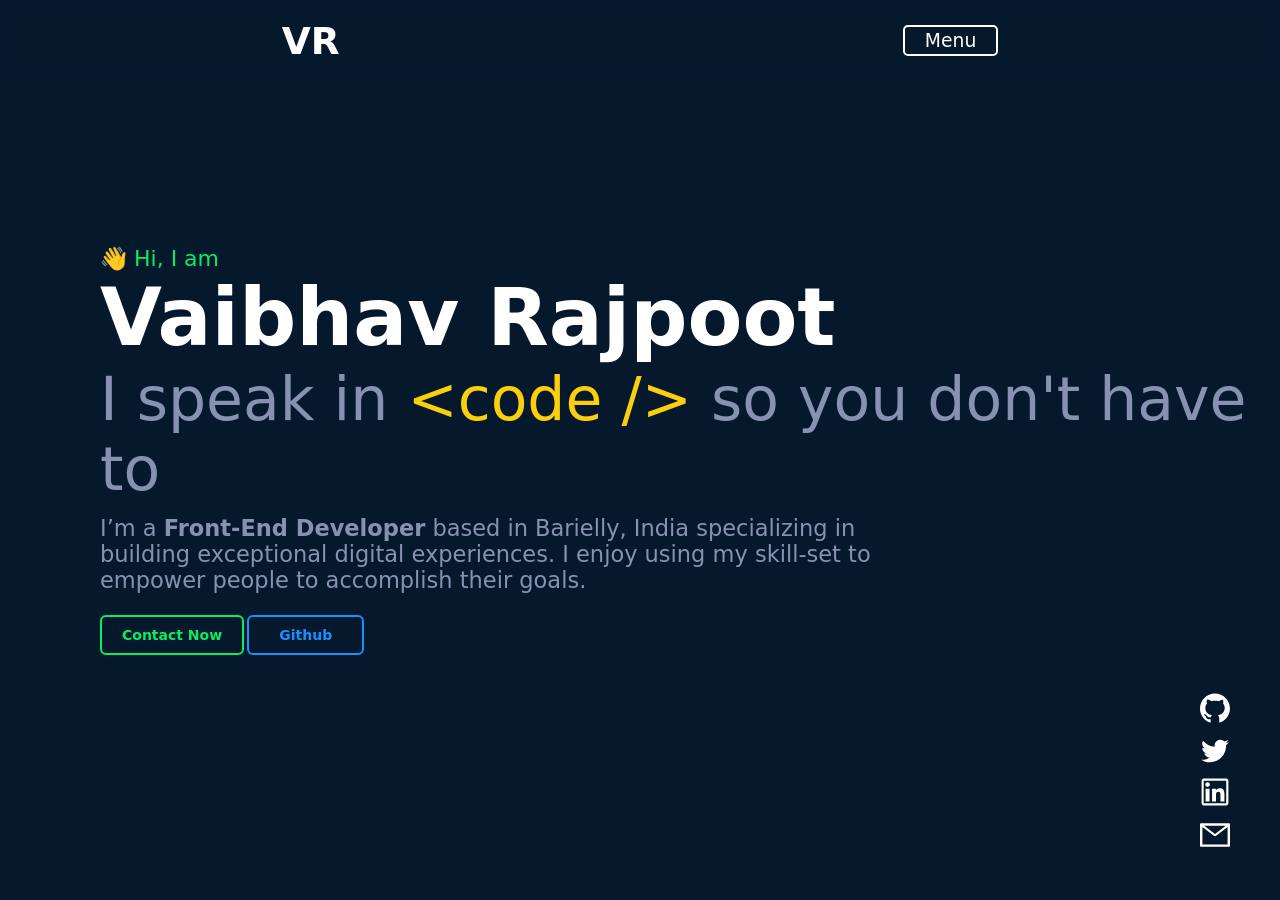
==== commit 3ee4654a: "message" ====
--- a/index.html
+++ b/index.html
@@ -23,24 +23,34 @@
     .github{
         display: none;
     }
-  }
-        @media(max-width:600px){
-    html{
-      font-size:20%;
-    }
+}
+@media(max-width:600px){
+    /* html{
+        font-size:20%;
+    } */
     .about-section{
-      display: none;
+        display: none;
     } 
+    .main-heading2{
+        padding-top: 2rem;
+        font-size: 3rem;
+    }
+    
     .work-main-heading{
       display: none;
     }
+
+    .main-container{
+        position: relative;
+        left: -10rem;
+    }
 }
    
 
   
-        @media(max-width:450px){
+        @media(max-width:500px){
     html{
-      font-size:27%;
+      font-size:35%;
     }
     .main-heading{
         font-size: 15rem;
@@ -57,25 +67,19 @@
         position: relative;
         /* background-color: #1890ff; */
         left: -3.7rem;
+        top: 10rem;
     }
     .contact-btn{
-        padding: 2rem 3rem;
-        font-size: 2rem;
-        border-radius: 1.3rem;
-        border: 0.5rem solid #02ef63;
+        font-size: 2rem;
     }
     .github-btn{
-        padding: 2rem 6rem;
-        font-size: 3rem;
-        border-radius: 1.3rem;
-        border: 0.5rem solid #1890ff;
+
+        font-size: 2rem;
+
     }
 
     .linkedin-btn{
-        padding: 2rem 6rem;
-        font-size: 3rem;
-        border-radius: 1.3rem;
-        border-width: 0.5rem;
+        font-size: 2rem;
     }
     
 
@@ -90,46 +94,60 @@
     }
     
     .mail-btn{
-        padding: 2rem 4rem;
-        font-size: 3rem;
-        border-radius: 1.3rem;
-        border-width: 0.5rem;
+        font-size: 2rem;
     }
     .main-heading2{
         padding-top: 5rem;
-        font-size: 5rem;
+        font-size: 4rem;
     }
     .about-me{
-        font-size: 4rem;
+        font-size: 3rem;
+        /* background-color: aqua; */
+
     }
     .my-info{
         /* background-color: greenyellow; */
-        width:210%;
-
-        font-size: 3.1rem;
-    }
-    
+        width:350%;
+
+        font-size: 3rem;
+    }
+    
+    .about-info{
+        padding-top: 20rem;
+        /* background-color: yellow; */
+    }
     .wherei-2{
         position: relative;
         /* display: flex; */
-        left: -23rem;
-        font-size: 3rem;
-    }
-
-    .boxes-1{
-        /* background-color: #1890ff; */
-        padding-left: 5rem;
-        padding-right: 5rem;
-        /* height: 55rem; */
-        /* font-size: 4rem; */
+        left: -15rem;
+        font-size: 3rem;
+    }
+    .project-row-1{
+        /* background-color:    yellow; */
+        width: 127%;
     }
     .box-1{
         height: 45rem;
+        /* background-color: aqua; */
     }
 
     .heading-2{
         /* background-color: #1890ff; */
         width: 270%;
+    }
+
+    #about-me-3{
+        padding-left: 3rem;
+        /* background-color: #1890ff; */
+    }
+    #about-me-3-3{
+        padding-left: 3rem;
+        width: 180%;
+        /* background-color: #1890ff; */
+    }
+    .view-more{
+        /* background-color: yellow; */
+        width: 126%;
     }
 
 
@@ -185,356 +203,5 @@
         </div>
     </div>
 
-    <!-- about-section -->
-    <div class="main-about">
-        <div class="main-container-about">
-            <div class="about-section">
-                <div class="about-main-heading">
-                    <h1 class="about-heading">&lt;About /&gt;</h1>
-                    <h1 class="name-heading">Vaibhav Rajpoot</h1>
-                </div>
-            </div>
-
-            <div class="main-about-info">
-                <div class="about-info">
-                    <h3 class="about-me">About Me</h3><br>
-                    <h3 class="my-info">I am a Front-end creative developer based in Barielly, India. I am a <br> 10 Class Student from The Renaissance Academy and also<br> did some coursework in Designing and Visual Arts.<br><br>
-                        I enjoy using my skill-set to empower people to accomplish their goals.<br> My development stack is focused on performance & accessibility with <br>delightful interactions. I create lighting fast WebApps and Websites <br>using <span class="mern">MERN</span> Stack with the help of NextJS.</h3>
-                    <br>
-                    <br>
-                    <br>
-                    <a href="about-page.html">
-                        <button class="contact-btn">Learn More</button>
-
-                    </a>
-                </div>
-            </div>
-        </div>
-    </div>
-    
-    <!-- work-section -->
-
-    <div class="main-work">
-
-        <div class="work-section">
-            <div class="work-main-heading">
-                <h1 class="work-heading">&lt;Work /&gt;</h1>
-                <h1 class="work-heading2">Featured Projects</h1>
-            </div>
-        </div>
-        <br><br>
-        <br><br>
-
-        <div class="where2">
-            <h1 class="wherei-2">Some Selected Projects</h1>
-        </div>
-
-        <!-- project-boxes -->
-        <div class="project-row-1">
-            <div class="boxes-1">
-                <div class="boxes">
-                    <div class="box-1">
-                        <div class="circles">
-                            <span class="circle1"></span>
-                            <span class="circle2"></span>
-                            <span class="circle3"></span>
-                            <div class="date-1">
-                                <h1 class="date-heading1">Personal</h1>
-                            </div>
-                    </div>
-                    <div class="hr-1">
-                    <hr>
-                    </div>
-                    <br>
-                    <h2 class="pickywheel">Ethereum Transfer Dapp</h2>
-                    <p class="para-heading-1">Currently Working on</p>
-                    <div class="date-logo">
-                        <p class="da">2022</p>
-                        <svg class="git1" viewBox="64 64 896 896" focusable="false" data-icon="github" width="2em" height="2em" fill="#1890ff" aria-hidden="true"><path d="M511.6 76.3C264.3 76.2 64 276.4 64 523.5 64 718.9 189.3 885 363.8 946c23.5 5.9 19.9-10.8 19.9-22.2v-77.5c-135.7 15.9-141.2-73.9-150.3-88.9C215 726 171.5 718 184.5 703c30.9-15.9 62.4 4 98.9 57.9 26.4 39.1 77.9 32.5 104 26 5.7-23.5 17.9-44.5 34.7-60.8-140.6-25.2-199.2-111-199.2-213 0-49.5 16.3-95 48.3-131.7-20.4-60.5 1.9-112.3 4.9-120 58.1-5.2 118.5 41.6 123.2 45.3 33-8.9 70.7-13.6 112.9-13.6 42.4 0 80.2 4.9 113.5 13.9 11.3-8.6 67.3-48.8 121.3-43.9 2.9 7.7 24.7 58.3 5.5 118 32.4 36.8 48.9 82.7 48.9 132.3 0 102.2-59 188.1-200 212.9a127.5 127.5 0 0138.1 91v112.5c.8 9 0 17.9 15 17.9 177.1-59.7 304.6-227 304.6-424.1 0-247.2-200.4-447.3-447.5-447.3z"></path></svg>
-                    </div>
-                    <img class="project1" src="Photos/chrome_mIA100o9RG.png" alt="">
-                    <br><br>
-                    <div class="link-1">
-                        <div class="link1">GitHub 🤜</div>
-                        <div class="link2">Visit 🤜</div>
-                    </div>
-                </div>
-                </div>
-            </div>
-
-            <div class="boxes-1">
-                <div class="boxes">
-                    <div class="box-1">
-                        <div class="circles">
-                            <span class="circle1"></span>
-                            <span class="circle2"></span>
-                            <span class="circle3"></span>
-                            <div class="date-1">
-                                <h1 class="date-heading1">Personal</h1>
-                            </div>
-                    </div>
-                    <div class="hr-1">
-                    <hr>
-                    </div>
-                    <br>
-                    <h2 class="pickywheel">Worthpad DeFi</h2>
-                    <p class="para-heading-1">Currently Working on</p>
-                    <div class="date-logo">
-                        <p class="da">2021</p>
-                        <svg class="git1" viewBox="64 64 896 896" focusable="false" data-icon="github" width="2em" height="2em" fill="#1890ff" aria-hidden="true"><path d="M511.6 76.3C264.3 76.2 64 276.4 64 523.5 64 718.9 189.3 885 363.8 946c23.5 5.9 19.9-10.8 19.9-22.2v-77.5c-135.7 15.9-141.2-73.9-150.3-88.9C215 726 171.5 718 184.5 703c30.9-15.9 62.4 4 98.9 57.9 26.4 39.1 77.9 32.5 104 26 5.7-23.5 17.9-44.5 34.7-60.8-140.6-25.2-199.2-111-199.2-213 0-49.5 16.3-95 48.3-131.7-20.4-60.5 1.9-112.3 4.9-120 58.1-5.2 118.5 41.6 123.2 45.3 33-8.9 70.7-13.6 112.9-13.6 42.4 0 80.2 4.9 113.5 13.9 11.3-8.6 67.3-48.8 121.3-43.9 2.9 7.7 24.7 58.3 5.5 118 32.4 36.8 48.9 82.7 48.9 132.3 0 102.2-59 188.1-200 212.9a127.5 127.5 0 0138.1 91v112.5c.8 9 0 17.9 15 17.9 177.1-59.7 304.6-227 304.6-424.1 0-247.2-200.4-447.3-447.5-447.3z"></path></svg>
-                    </div>
-                    <img class="project1" src="Photos/chrome_On5UWtos7f.png" alt="">
-                    <br><br>
-                    <div class="link-1">
-                        <div class="link1">GitHub 🤜</div>
-                        <div class="link2">Visit 🤜</div>
-                    </div>
-                </div>
-                </div>
-            </div>
-
-            <!-- box-2 -->
-
-            <div class="boxes-1">
-                <div class="boxes">
-                    <div class="box-1">
-                        <div class="circles">
-                            <span class="circle1"></span>
-                            <span class="circle2"></span>
-                            <span class="circle3"></span>
-                            <div class="date-1">
-                                <h1 class="date-heading1">Personal</h1>
-                            </div>
-                    </div>
-                    <div class="hr-1">
-                    <hr>
-                    </div>
-                    <br>
-                    <h2 class="pickywheel">Worthpad DeFi</h2>
-                    <p class="para-heading-1">Currently Working on</p>
-                    <div class="date-logo">
-                        <p class="da">2021</p>
-                        <svg class="git1" viewBox="64 64 896 896" focusable="false" data-icon="github" width="2em" height="2em" fill="#1890ff" aria-hidden="true"><path d="M511.6 76.3C264.3 76.2 64 276.4 64 523.5 64 718.9 189.3 885 363.8 946c23.5 5.9 19.9-10.8 19.9-22.2v-77.5c-135.7 15.9-141.2-73.9-150.3-88.9C215 726 171.5 718 184.5 703c30.9-15.9 62.4 4 98.9 57.9 26.4 39.1 77.9 32.5 104 26 5.7-23.5 17.9-44.5 34.7-60.8-140.6-25.2-199.2-111-199.2-213 0-49.5 16.3-95 48.3-131.7-20.4-60.5 1.9-112.3 4.9-120 58.1-5.2 118.5 41.6 123.2 45.3 33-8.9 70.7-13.6 112.9-13.6 42.4 0 80.2 4.9 113.5 13.9 11.3-8.6 67.3-48.8 121.3-43.9 2.9 7.7 24.7 58.3 5.5 118 32.4 36.8 48.9 82.7 48.9 132.3 0 102.2-59 188.1-200 212.9a127.5 127.5 0 0138.1 91v112.5c.8 9 0 17.9 15 17.9 177.1-59.7 304.6-227 304.6-424.1 0-247.2-200.4-447.3-447.5-447.3z"></path></svg>
-                    </div>
-                    <img class="project1" src="Photos/chrome_On5UWtos7f.png" alt="">
-                    <br><br>
-                    <div class="link-1">
-                        <div class="link1">GitHub 🤜</div>
-                        <div class="link2">Visit 🤜</div>
-                    </div>
-                </div>
-                </div>
-            </div>
-            
-        </div>
-
-        <!-- project-row-2 -->
-        <div class="project-row-1">
-            <div class="boxes-1">
-                <div class="boxes">
-                    <div class="box-1">
-                        <div class="circles">
-                            <span class="circle1"></span>
-                            <span class="circle2"></span>
-                            <span class="circle3"></span>
-                            <div class="date-1">
-                                <h1 class="date-heading1">Personal</h1>
-                            </div>
-                    </div>
-                    <div class="hr-1">
-                    <hr>
-                    </div>
-                    <br>
-                    <h2 class="pickywheel">Ethereum Transfer Dapp</h2>
-                    <p class="para-heading-1">Currently Working on</p>
-                    <div class="date-logo">
-                        <p class="da">2022</p>
-                        <svg class="git1" viewBox="64 64 896 896" focusable="false" data-icon="github" width="2em" height="2em" fill="#1890ff" aria-hidden="true"><path d="M511.6 76.3C264.3 76.2 64 276.4 64 523.5 64 718.9 189.3 885 363.8 946c23.5 5.9 19.9-10.8 19.9-22.2v-77.5c-135.7 15.9-141.2-73.9-150.3-88.9C215 726 171.5 718 184.5 703c30.9-15.9 62.4 4 98.9 57.9 26.4 39.1 77.9 32.5 104 26 5.7-23.5 17.9-44.5 34.7-60.8-140.6-25.2-199.2-111-199.2-213 0-49.5 16.3-95 48.3-131.7-20.4-60.5 1.9-112.3 4.9-120 58.1-5.2 118.5 41.6 123.2 45.3 33-8.9 70.7-13.6 112.9-13.6 42.4 0 80.2 4.9 113.5 13.9 11.3-8.6 67.3-48.8 121.3-43.9 2.9 7.7 24.7 58.3 5.5 118 32.4 36.8 48.9 82.7 48.9 132.3 0 102.2-59 188.1-200 212.9a127.5 127.5 0 0138.1 91v112.5c.8 9 0 17.9 15 17.9 177.1-59.7 304.6-227 304.6-424.1 0-247.2-200.4-447.3-447.5-447.3z"></path></svg>
-                    </div>
-                    <img class="project1" src="Photos/chrome_mIA100o9RG.png" alt="">
-                    <br><br>
-                    <div class="link-1">
-                        <div class="link1">GitHub 🤜</div>
-                        <div class="link2">Visit 🤜</div>
-                    </div>
-                </div>
-                </div>
-            </div>
-            
-
-            <!-- box-2 -->
-
-            <div class="boxes-1">
-                <div class="boxes">
-                    <div class="box-1">
-                        <div class="circles">
-                            <span class="circle1"></span>
-                            <span class="circle2"></span>
-                            <span class="circle3"></span>
-                            <div class="date-1">
-                                <h1 class="date-heading1">Personal</h1>
-                            </div>
-                    </div>
-                    <div class="hr-1">
-                    <hr>
-                    </div>
-                    <br>
-                    <h2 class="pickywheel">Worthpad DeFi</h2>
-                    <p class="para-heading-1">Currently Working on</p>
-                    <div class="date-logo">
-                        <p class="da">2021</p>
-                        <svg class="git1" viewBox="64 64 896 896" focusable="false" data-icon="github" width="2em" height="2em" fill="#1890ff" aria-hidden="true"><path d="M511.6 76.3C264.3 76.2 64 276.4 64 523.5 64 718.9 189.3 885 363.8 946c23.5 5.9 19.9-10.8 19.9-22.2v-77.5c-135.7 15.9-141.2-73.9-150.3-88.9C215 726 171.5 718 184.5 703c30.9-15.9 62.4 4 98.9 57.9 26.4 39.1 77.9 32.5 104 26 5.7-23.5 17.9-44.5 34.7-60.8-140.6-25.2-199.2-111-199.2-213 0-49.5 16.3-95 48.3-131.7-20.4-60.5 1.9-112.3 4.9-120 58.1-5.2 118.5 41.6 123.2 45.3 33-8.9 70.7-13.6 112.9-13.6 42.4 0 80.2 4.9 113.5 13.9 11.3-8.6 67.3-48.8 121.3-43.9 2.9 7.7 24.7 58.3 5.5 118 32.4 36.8 48.9 82.7 48.9 132.3 0 102.2-59 188.1-200 212.9a127.5 127.5 0 0138.1 91v112.5c.8 9 0 17.9 15 17.9 177.1-59.7 304.6-227 304.6-424.1 0-247.2-200.4-447.3-447.5-447.3z"></path></svg>
-                    </div>
-                    <img class="project1" src="Photos/chrome_On5UWtos7f.png" alt="">
-                    <br><br>
-                    <div class="link-1">
-                        <div class="link1">GitHub 🤜</div>
-                        <div class="link2">Visit 🤜</div>
-                    </div>
-                </div>
-                </div>
-            </div>
-            <div class="boxes-1">
-                <div class="boxes">
-                    <div class="box-1">
-                        <div class="circles">
-                            <span class="circle1"></span>
-                            <span class="circle2"></span>
-                            <span class="circle3"></span>
-                            <div class="date-1">
-                                <h1 class="date-heading1">Personal</h1>
-                            </div>
-                    </div>
-                    <div class="hr-1">
-                    <hr>
-                    </div>
-                    <br>
-                    <h2 class="pickywheel">Worthpad DeFi</h2>
-                    <p class="para-heading-1">Currently Working on</p>
-                    <div class="date-logo">
-                        <p class="da">2021</p>
-                        <svg class="git1" viewBox="64 64 896 896" focusable="false" data-icon="github" width="2em" height="2em" fill="#1890ff" aria-hidden="true"><path d="M511.6 76.3C264.3 76.2 64 276.4 64 523.5 64 718.9 189.3 885 363.8 946c23.5 5.9 19.9-10.8 19.9-22.2v-77.5c-135.7 15.9-141.2-73.9-150.3-88.9C215 726 171.5 718 184.5 703c30.9-15.9 62.4 4 98.9 57.9 26.4 39.1 77.9 32.5 104 26 5.7-23.5 17.9-44.5 34.7-60.8-140.6-25.2-199.2-111-199.2-213 0-49.5 16.3-95 48.3-131.7-20.4-60.5 1.9-112.3 4.9-120 58.1-5.2 118.5 41.6 123.2 45.3 33-8.9 70.7-13.6 112.9-13.6 42.4 0 80.2 4.9 113.5 13.9 11.3-8.6 67.3-48.8 121.3-43.9 2.9 7.7 24.7 58.3 5.5 118 32.4 36.8 48.9 82.7 48.9 132.3 0 102.2-59 188.1-200 212.9a127.5 127.5 0 0138.1 91v112.5c.8 9 0 17.9 15 17.9 177.1-59.7 304.6-227 304.6-424.1 0-247.2-200.4-447.3-447.5-447.3z"></path></svg>
-                    </div>
-                    <img class="project1" src="Photos/chrome_On5UWtos7f.png" alt="">
-                    <br><br>
-                    <div class="link-1">
-                        <div class="link1">GitHub 🤜</div>
-                        <div class="link2">Visit 🤜</div>
-                    </div>
-                </div>
-                </div>
-            </div>
-            
-        </div>
-            <div class="boxes-1">
-            <div class="boxes">
-                <div class="box-1">
-                    <div class="circles">
-                        <span class="circle1"></span>
-                        <span class="circle2"></span>
-                        <span class="circle3"></span>
-                        <div class="date-1">
-                            <h1 class="date-heading1">Personal</h1>
-                        </div>
-                </div>
-                <div class="hr-1">
-                <hr>
-                </div>
-                <br>
-                <h2 class="pickywheel">Worthpad DeFi</h2>
-                <p class="para-heading-1">Currently Working on</p>
-                <div class="date-logo">
-                    <p class="da">2021</p>
-                    <svg class="git1" viewBox="64 64 896 896" focusable="false" data-icon="github" width="2em" height="2em" fill="#1890ff" aria-hidden="true"><path d="M511.6 76.3C264.3 76.2 64 276.4 64 523.5 64 718.9 189.3 885 363.8 946c23.5 5.9 19.9-10.8 19.9-22.2v-77.5c-135.7 15.9-141.2-73.9-150.3-88.9C215 726 171.5 718 184.5 703c30.9-15.9 62.4 4 98.9 57.9 26.4 39.1 77.9 32.5 104 26 5.7-23.5 17.9-44.5 34.7-60.8-140.6-25.2-199.2-111-199.2-213 0-49.5 16.3-95 48.3-131.7-20.4-60.5 1.9-112.3 4.9-120 58.1-5.2 118.5 41.6 123.2 45.3 33-8.9 70.7-13.6 112.9-13.6 42.4 0 80.2 4.9 113.5 13.9 11.3-8.6 67.3-48.8 121.3-43.9 2.9 7.7 24.7 58.3 5.5 118 32.4 36.8 48.9 82.7 48.9 132.3 0 102.2-59 188.1-200 212.9a127.5 127.5 0 0138.1 91v112.5c.8 9 0 17.9 15 17.9 177.1-59.7 304.6-227 304.6-424.1 0-247.2-200.4-447.3-447.5-447.3z"></path></svg>
-                </div>
-                <img class="project1" src="Photos/chrome_On5UWtos7f.png" alt="">
-                <br><br>
-                <div class="link-1">
-                    <div class="link1">GitHub 🤜</div>
-                    <div class="link2">Visit 🤜</div>
-                </div>
-            </div>
-            </div>
-        </div>
-
-        <div class="view-more">
-            <button class="contact-btn " id="view-more">View More</button>
-
-        </div>
-    </div>
-
-        <!-- about-section -->
-    <div class="main-about-2">
-
-        <div class="about-section">
-            <div class="about-main-heading">
-                <h1 class="about-heading">&lt;About /&gt;</h1>
-                <h1 class="name-heading">Why Me?</h1>
-            </div>
-        </div>
-        <br>
-        <br>
-        <br>
-        <br>
-        <br>
-        <br>
-        <div class="main-about-info">
-            <div class="about-info">
-                <h3 class="about-me">Why Me?</h3><br>
-                <h3 class="my-info">There's nothing I enjoy more than developing good websites and<br> webApps for Cool people. I believe that people should do things they<br>  are good at or in which their <span class="hears">Hearts</span>❤️ <br>lie. That's why I choose freelance<br>web development as my career.<br>
-                    I've spent many years trying to perfect what I do and while I'll never be <br>perfect, I do my <br>best to come close.</h3>
-                <br>
-                <h3 class="heading-2">If you've got a project you'd like to work on with me<br>just get in touch and we can get to work!</h3>
-                <br>
-                <a href="contact-page.html">
-                    <button class="contact-btn">Contact Now</button>
-    
-                </a>
-            </div>  
-        </div>
-    </div>
-
-    <!-- main-contact -->
-
-    <div class="main-contact">
-        <div class="about-section">
-            <div class="about-main-heading">
-                <h1 class="about-heading">&lt;Contact /&gt;</h1>
-                <h1 class="name-heading">Say Hello</h1>
-            </div>
-        </div>
-         
-        <div class="main-about-info">
-            <div class="about-info">
-                <h3 class="about-me">Get in Touch</h3><br>
-                <h3 class="my-info">I'm available for freelance projects. Let's work together to create <br>something worth sharing.</h3>
-                <br>
-                <br>
-                 
-                <div class="btn">
-                    <button class="mail-btn">Mail</button>
-                    <br>
-                    <a href="https://www.linkedin.com/feed/">
-                        <button class="linkedin-btn">Linkedin</button>
-    
-                    </a>
-                    <br>
-                    <a href="https://github.com/Vaibhav262610">
-    
-                        <button class="github-btn">Github</button>
-                    </a>
-    
-                </div>
-            </div>  
-        </div>
-
-        
-    </div>
-    <div class="end">
-        Designed and Developed with❤️<br> 
-by Vaibhav Rajpoot
-    </div>
-    <br>
-    <br>
 </body>
 </html>
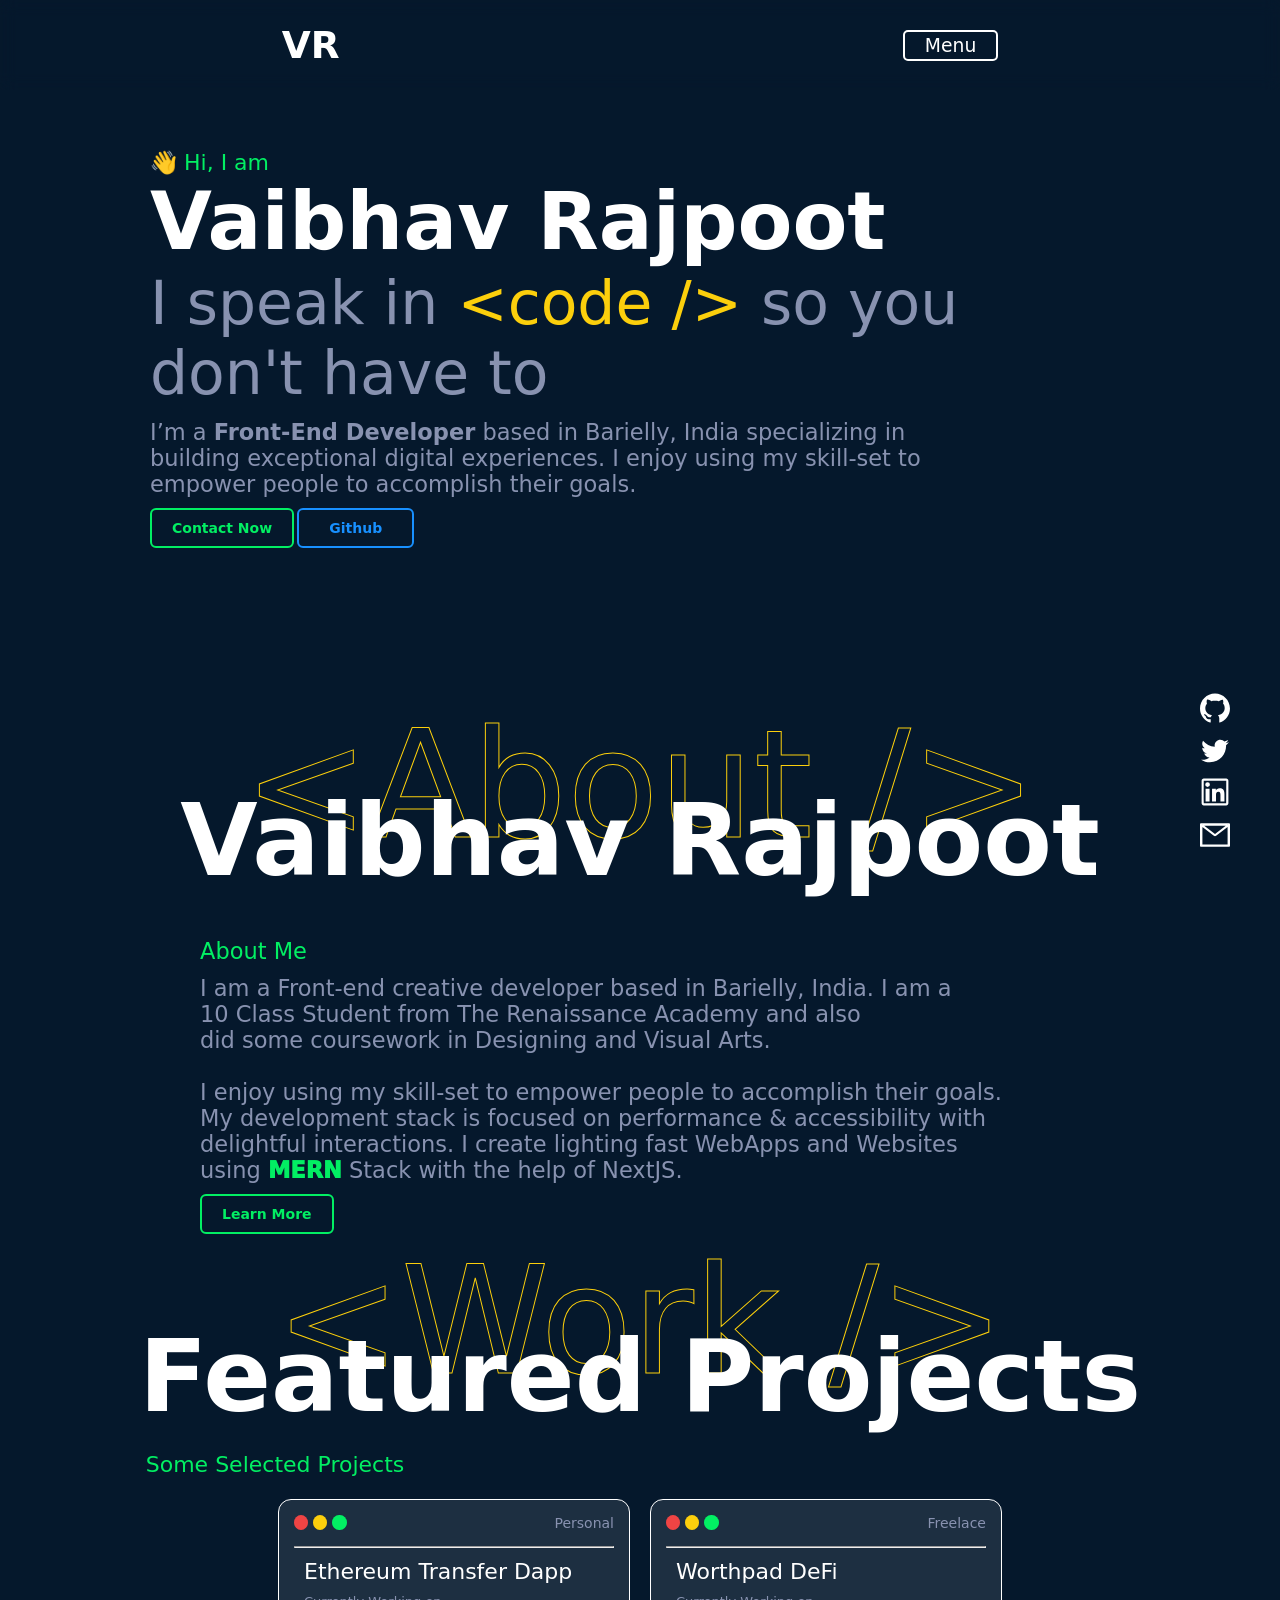
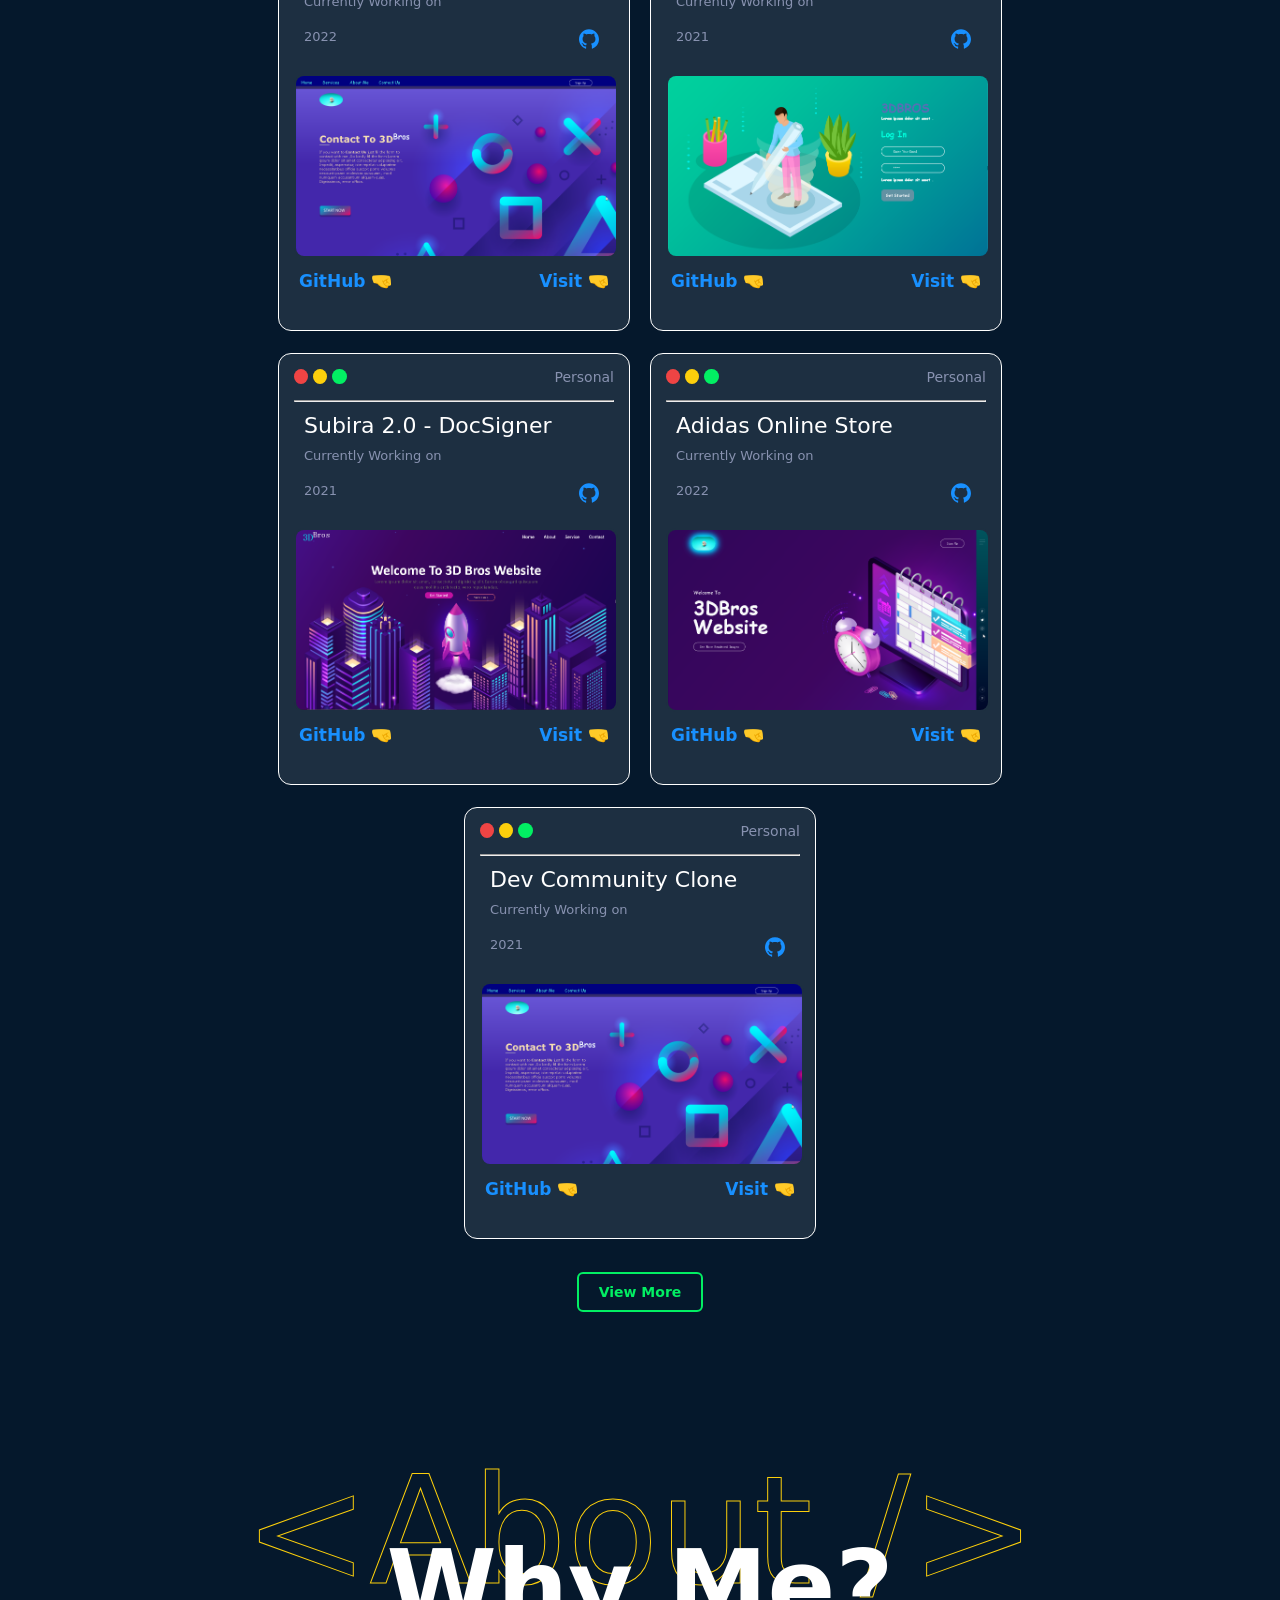
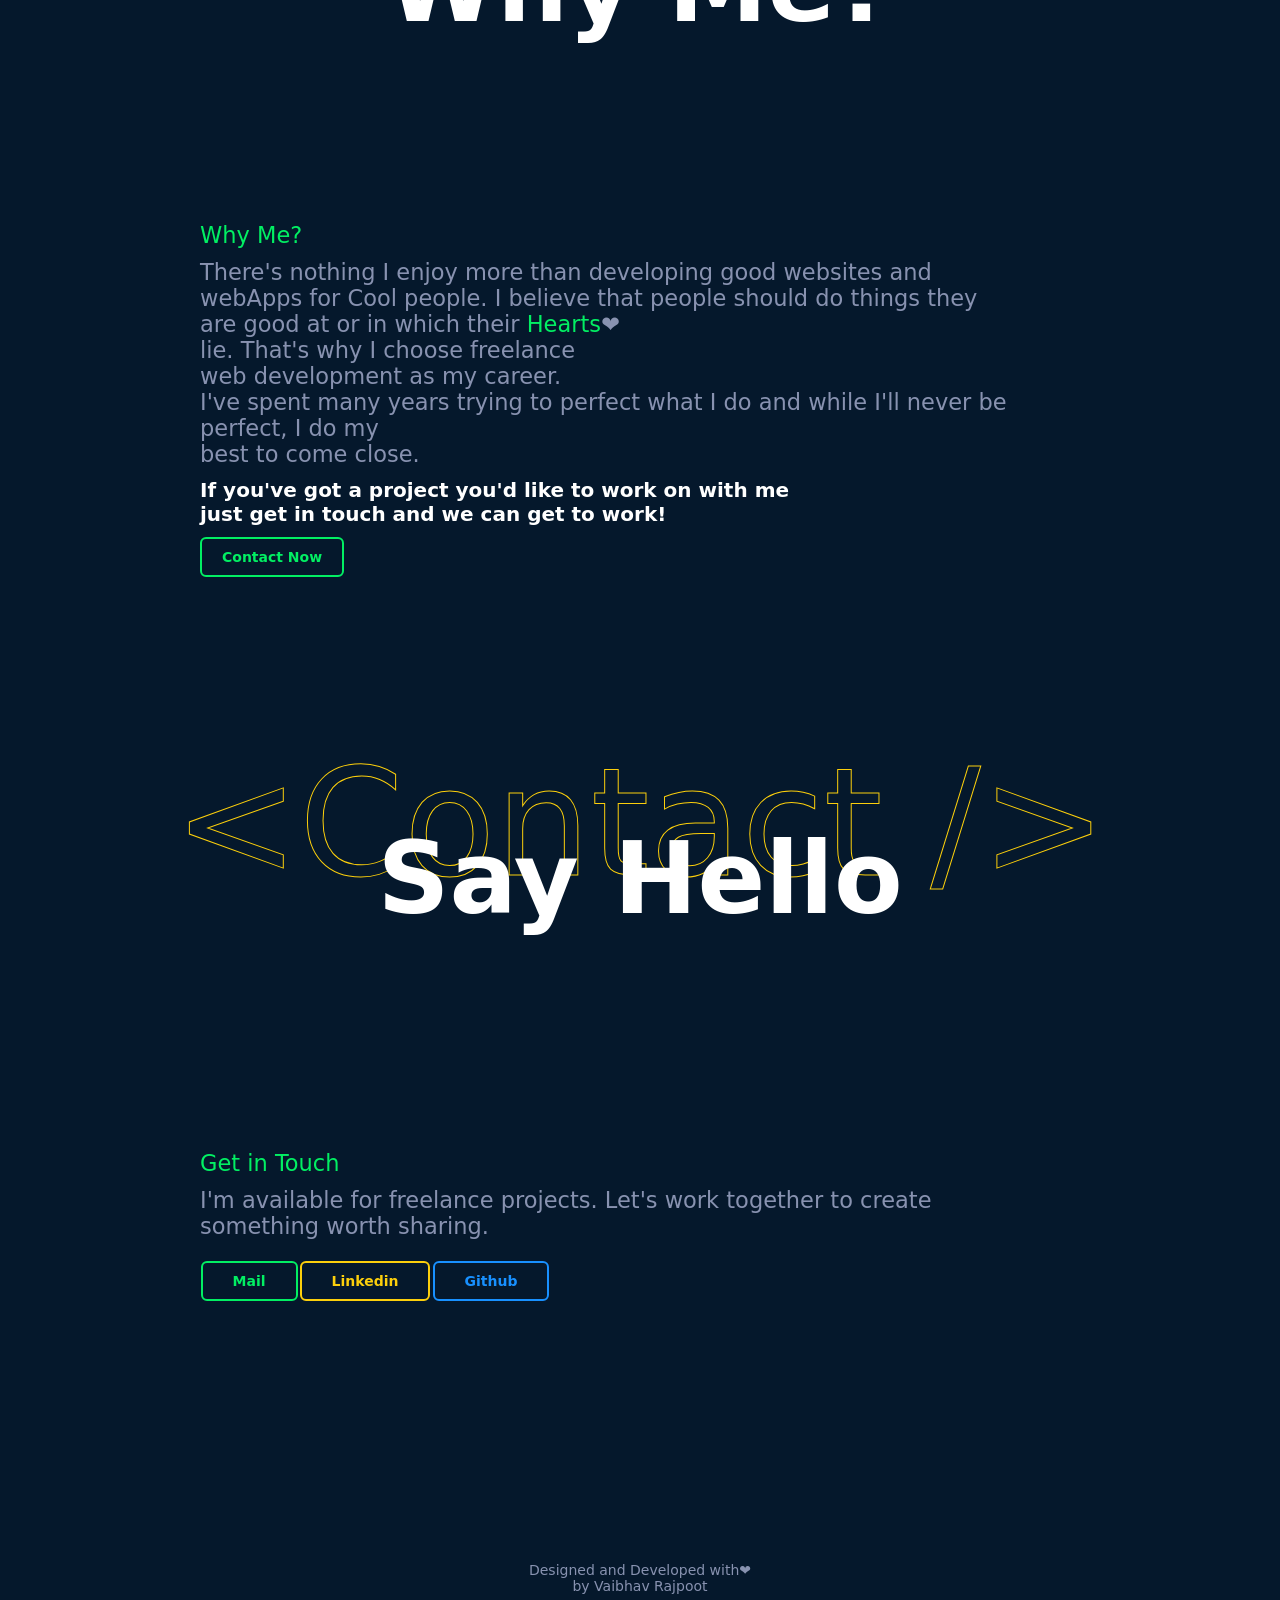
==== commit 8bb1d4bd: "message" ====
--- a/index.html
+++ b/index.html
@@ -1,207 +1,387 @@
 <!DOCTYPE html>
-<html lang="en">
-<head>
-    <meta charset="UTF-8">
-    <meta http-equiv="X-UA-Compatible" content="IE=edge">
-    <link rel="stylesheet" href="index.css">
-    <link rel="stylesheet" href="meidaquery.css">
-    <meta name="viewport" content="width=device-width, initial-scale=1.0">
-    <title>Vaibhav Rajpoot</title>
-    <link rel="icon" href="Photos/web-logo-2.png" type="image/icon type">
-    <style>
+<html>
+    <head>
+     <link rel="icon" href="Photos/logo.png" type="image/icon type">
+        <title>Vaibhav Rajpoot</title>
+        <link rel="stylesheet" href="index.css" class="css">
+       <style>
+   @media (max-width: 1000px) {
+          
+           .boxes-1{
+               flex-direction: column;
+               /* background-color: aliceblue; */
+           }
+           .boxes-2{
+               flex-direction: column;
+               /* background-color: aliceblue; */
+           }
+           .boxes1{
+               /* flex-direction: column; */
+               /* background-color: aliceblue; */
+               justify-content: center;
+               padding-left: 8rem;
+               padding-bottom: 5rem;
+           }
+           
+        }
+       </style>
+    </head>
+    
+    <body>
+  
+     <div class="nav">
+         <div class="nav-bar">
+             <a href="index.html">
+                 <h1 class="main-logo">VR</h1>
+ 
+             </a>
+             <button class="main-button">Menu</button>
+         </div>
+     </div>
+     <div class="github">
+         <a href="https://github.com/Vaibhav262610">
+             <svg class="git" viewBox="64 64 896 896" focusable="false" data-icon="github" width="3em" height="3em" fill="white" aria-hidden="true"><path d="M511.6 76.3C264.3 76.2 64 276.4 64 523.5 64 718.9 189.3 885 363.8 946c23.5 5.9 19.9-10.8 19.9-22.2v-77.5c-135.7 15.9-141.2-73.9-150.3-88.9C215 726 171.5 718 184.5 703c30.9-15.9 62.4 4 98.9 57.9 26.4 39.1 77.9 32.5 104 26 5.7-23.5 17.9-44.5 34.7-60.8-140.6-25.2-199.2-111-199.2-213 0-49.5 16.3-95 48.3-131.7-20.4-60.5 1.9-112.3 4.9-120 58.1-5.2 118.5 41.6 123.2 45.3 33-8.9 70.7-13.6 112.9-13.6 42.4 0 80.2 4.9 113.5 13.9 11.3-8.6 67.3-48.8 121.3-43.9 2.9 7.7 24.7 58.3 5.5 118 32.4 36.8 48.9 82.7 48.9 132.3 0 102.2-59 188.1-200 212.9a127.5 127.5 0 0138.1 91v112.5c.8 9 0 17.9 15 17.9 177.1-59.7 304.6-227 304.6-424.1 0-247.2-200.4-447.3-447.5-447.3z"></path></svg>
+ 
+         </a>
+         <br>
+         <svg class="twitter" viewBox="64 64 896 896" focusable="false" data-icon="twitter" width="3em" height="3em" fill="white" aria-hidden="true"><path d="M928 254.3c-30.6 13.2-63.9 22.7-98.2 26.4a170.1 170.1 0 0075-94 336.64 336.64 0 01-108.2 41.2A170.1 170.1 0 00672 174c-94.5 0-170.5 76.6-170.5 170.6 0 13.2 1.6 26.4 4.2 39.1-141.5-7.4-267.7-75-351.6-178.5a169.32 169.32 0 00-23.2 86.1c0 59.2 30.1 111.4 76 142.1a172 172 0 01-77.1-21.7v2.1c0 82.9 58.6 151.6 136.7 167.4a180.6 180.6 0 01-44.9 5.8c-11.1 0-21.6-1.1-32.2-2.6C211 652 273.9 701.1 348.8 702.7c-58.6 45.9-132 72.9-211.7 72.9-14.3 0-27.5-.5-41.2-2.1C171.5 822 261.2 850 357.8 850 671.4 850 843 590.2 843 364.7c0-7.4 0-14.8-.5-22.2 33.2-24.3 62.3-54.4 85.5-88.2z"></path></svg>
+         <br>
+        <a href="https://www.linkedin.com/feed/">
+            
+            <svg class="linkdin" viewBox="64 64 896 896" focusable="false" data-icon="linkedin" width="3em" height="3em" fill="white" aria-hidden="true"><path d="M847.7 112H176.3c-35.5 0-64.3 28.8-64.3 64.3v671.4c0 35.5 28.8 64.3 64.3 64.3h671.4c35.5 0 64.3-28.8 64.3-64.3V176.3c0-35.5-28.8-64.3-64.3-64.3zm0 736c-447.8-.1-671.7-.2-671.7-.3.1-447.8.2-671.7.3-671.7 447.8.1 671.7.2 671.7.3-.1 447.8-.2 671.7-.3 671.7zM230.6 411.9h118.7v381.8H230.6zm59.4-52.2c37.9 0 68.8-30.8 68.8-68.8a68.8 68.8 0 10-137.6 0c-.1 38 30.7 68.8 68.8 68.8zm252.3 245.1c0-49.8 9.5-98 71.2-98 60.8 0 61.7 56.9 61.7 101.2v185.7h118.6V584.3c0-102.8-22.2-181.9-142.3-181.9-57.7 0-96.4 31.7-112.3 61.7h-1.6v-52.2H423.7v381.8h118.6V604.8z"></path></svg>
+        </a>
+         <br>
+ 
+         <svg class="email" viewBox="64 64 896 896" focusable="false" data-icon="mail" width="3em" height="3em" fill="white" aria-hidden="true"><path d="M928 160H96c-17.7 0-32 14.3-32 32v640c0 17.7 14.3 32 32 32h832c17.7 0 32-14.3 32-32V192c0-17.7-14.3-32-32-32zm-40 110.8V792H136V270.8l-27.6-21.5 39.3-50.5 42.8 33.3h643.1l42.8-33.3 39.3 50.5-27.7 21.5zM833.6 232L512 482 190.4 232l-42.8-33.3-39.3 50.5 27.6 21.5 341.6 265.6a55.99 55.99 0 0068.7 0L888 270.8l27.6-21.5-39.3-50.5-42.7 33.2z"></path></svg>
+     </div>
+      
+     <div class="main">
+         <div class="main-container">
+             <h3 class="intro-heading">👋 Hi, I am</h3>
+             <h1 class="main-heading">Vaibhav Rajpoot</h1>
+             <h2 class="main-heading2">I speak in <span class=" code ">&ltcode /&gt; </span>  so you don't have to</h2>
+             <br>
+             <p class="third-heading">I’m a <span class="bold-text">Front-End Developer</span> based in Barielly, India specializing in<br>     building exceptional digital experiences. I enjoy using my skill-set to<br> empower people to accomplish their goals.</p>
+             <br>
+             <a href="contact-page.html">
+                 <button class="contact-btn">Contact Now</button>
+ 
+             </a>
+             <a href="https://github.com/Vaibhav262610"><button class="github-btn"> Github</button></a>
+         </div>
+     </div>
+ 
+      
+ 
+ 
+     <div class="main-about">
+         <div class="about-section">
+             <div class="about-main-heading">
+                 <h1 class="about-heading">&lt;About /&gt;</h1>
+                 <h1 class="name-heading">Vaibhav Rajpoot</h1>
+             </div>
+         </div>
+ 
+         <br>
+         <br>
+         <br>
+         <br>
+         <br>
+         <br>
+   
+         <div class="main-about-info">
+             <div class="about-info">
+                 <h3 class="about-me">About Me</h3><br>
+                 <h3 class="my-info">I am a Front-end creative developer based in Barielly, India. I am a <br> 10 Class Student from The Renaissance Academy and also<br> did some coursework in Designing and Visual Arts.<br><br>
+                     I enjoy using my skill-set to empower people to accomplish their goals.<br> My development stack is focused on performance & accessibility with <br>delightful interactions. I create lighting fast WebApps and Websites <br>using <span class="mern">MERN</span> Stack with the help of NextJS.</h3>
+                 <br>
+                 <a href="about-page.html">
+                     <button class="contact-btn">Learn More</button>
+ 
+                 </a>
+             </div>
+         </div>
+         
+     </div>
+ 
+     <div class="work-section">
+         <div class="work-main-heading">
+              <h1 class="work-heading">&lt;Work /&gt;</h1>
+              <h1 class="work-heading2">Featured Projects</h1>
+          </div>
+      </div>
+      <br><br>
+      <br><br>
+      <div class="where">
+          <h1 class="wherei">Some Selected Projects</h1>
+           
+      </div>
+      <br><br> 
+      
+      <div class="boxes-1">
+          <div class="boxes">
+              <div class="box-1">
+                  <div class="circles">
+                      <span class="circle1"></span>
+                      <span class="circle2"></span>
+                      <span class="circle3"></span> 
+                      <div class="date-1">
+                          <h1 class="date-heading1">Personal</h1>
+                      </div>
+                   
+              </div>
+              <div class="hr-1">
+                 <hr>
+               </div>
+               <br>
+              <h2 class="pickywheel">Ethereum Transfer Dapp</h2>
+              <p class="para-heading-1">Currently Working on</p>
+              <div class="date-logo">
+                  <p class="da">2022</p>
+                  <svg class="git1" viewBox="64 64 896 896" focusable="false" data-icon="github" width="2em" height="2em" fill="#1890ff" aria-hidden="true"><path d="M511.6 76.3C264.3 76.2 64 276.4 64 523.5 64 718.9 189.3 885 363.8 946c23.5 5.9 19.9-10.8 19.9-22.2v-77.5c-135.7 15.9-141.2-73.9-150.3-88.9C215 726 171.5 718 184.5 703c30.9-15.9 62.4 4 98.9 57.9 26.4 39.1 77.9 32.5 104 26 5.7-23.5 17.9-44.5 34.7-60.8-140.6-25.2-199.2-111-199.2-213 0-49.5 16.3-95 48.3-131.7-20.4-60.5 1.9-112.3 4.9-120 58.1-5.2 118.5 41.6 123.2 45.3 33-8.9 70.7-13.6 112.9-13.6 42.4 0 80.2 4.9 113.5 13.9 11.3-8.6 67.3-48.8 121.3-43.9 2.9 7.7 24.7 58.3 5.5 118 32.4 36.8 48.9 82.7 48.9 132.3 0 102.2-59 188.1-200 212.9a127.5 127.5 0 0138.1 91v112.5c.8 9 0 17.9 15 17.9 177.1-59.7 304.6-227 304.6-424.1 0-247.2-200.4-447.3-447.5-447.3z"></path></svg>
+              </div>
+              <img class="project1" src="Photos/chrome_mIA100o9RG.png" alt="">
+              <br><br>
+              <div class="link-1">
+                  <div class="link1">GitHub 🤜</div>
+                  <div class="link2">Visit 🤜</div>
+     
+              </div>
+               
         
-        @media(max-width:1000px){
-    html{
-      font-size: 40%;
-    }
-    /* .about-section{
-      display: none;
-    } */
-    /* .work-main-heading{
-      display: none;
-    } */
-    .github{
-        display: none;
-    }
-}
-@media(max-width:600px){
-    /* html{
-        font-size:20%;
-    } */
-    .about-section{
-        display: none;
-    } 
-    .main-heading2{
-        padding-top: 2rem;
-        font-size: 3rem;
-    }
+           </div>
+          </div>
+          <br>
+          <br>
+          <br>
+          <br>
+          <div class="boxes1">
+              <div class="box-1">
+                  <div class="circles">
+                      <span class="circle1"></span>
+                      <span class="circle2"></span>
+                      <span class="circle3"></span>
+                      <div class="date-1">
+                          <h1 class="date-heading1">Freelace</h1>
+                      </div>
+                   
+              </div>
+              <div class="hr-1">
+                 <hr>
+               </div>
+               <br>
+              <h2 class="pickywheel">Worthpad DeFi</h2>
+              <p class="para-heading-1">Currently Working on</p>
+              <div class="date-logo">
+                  <p class="da">2021</p>
+                  <svg class="git1" viewBox="64 64 896 896" focusable="false" data-icon="github" width="2em" height="2em" fill="#1890ff" aria-hidden="true"><path d="M511.6 76.3C264.3 76.2 64 276.4 64 523.5 64 718.9 189.3 885 363.8 946c23.5 5.9 19.9-10.8 19.9-22.2v-77.5c-135.7 15.9-141.2-73.9-150.3-88.9C215 726 171.5 718 184.5 703c30.9-15.9 62.4 4 98.9 57.9 26.4 39.1 77.9 32.5 104 26 5.7-23.5 17.9-44.5 34.7-60.8-140.6-25.2-199.2-111-199.2-213 0-49.5 16.3-95 48.3-131.7-20.4-60.5 1.9-112.3 4.9-120 58.1-5.2 118.5 41.6 123.2 45.3 33-8.9 70.7-13.6 112.9-13.6 42.4 0 80.2 4.9 113.5 13.9 11.3-8.6 67.3-48.8 121.3-43.9 2.9 7.7 24.7 58.3 5.5 118 32.4 36.8 48.9 82.7 48.9 132.3 0 102.2-59 188.1-200 212.9a127.5 127.5 0 0138.1 91v112.5c.8 9 0 17.9 15 17.9 177.1-59.7 304.6-227 304.6-424.1 0-247.2-200.4-447.3-447.5-447.3z"></path></svg>
+              </div>
+              <img class="project1" src="Photos/chrome_On5UWtos7f.png" alt="">
+              <br><br>
+              <div class="link-1">
+                  <div class="link1">GitHub 🤜</div>
+                  <div class="link2">Visit 🤜</div>
+     
+              </div>
+               
+        
+           </div>
+          </div>
+ 
+      </div>
+      <br>
+      <br>
+      <div class="boxes-2">
+          <div class="boxes">
+              <div class="box-1">
+                  <div class="circles">
+                      <span class="circle1"></span>
+                      <span class="circle2"></span>
+                      <span class="circle3"></span>
+                      <div class="date-1">
+                          <h1 class="date-heading1">Personal</h1>
+                      </div>
+                   
+              </div>
+              <div class="hr-1">
+                 <hr>
+               </div>
+               <br>
+              <h2 class="pickywheel">Subira 2.0 - DocSigner</h2>
+              <p class="para-heading-1">Currently Working on</p>
+              <div class="date-logo">
+                  <p class="da">2021</p>
+                  <svg class="git1" viewBox="64 64 896 896" focusable="false" data-icon="github" width="2em" height="2em" fill="#1890ff" aria-hidden="true"><path d="M511.6 76.3C264.3 76.2 64 276.4 64 523.5 64 718.9 189.3 885 363.8 946c23.5 5.9 19.9-10.8 19.9-22.2v-77.5c-135.7 15.9-141.2-73.9-150.3-88.9C215 726 171.5 718 184.5 703c30.9-15.9 62.4 4 98.9 57.9 26.4 39.1 77.9 32.5 104 26 5.7-23.5 17.9-44.5 34.7-60.8-140.6-25.2-199.2-111-199.2-213 0-49.5 16.3-95 48.3-131.7-20.4-60.5 1.9-112.3 4.9-120 58.1-5.2 118.5 41.6 123.2 45.3 33-8.9 70.7-13.6 112.9-13.6 42.4 0 80.2 4.9 113.5 13.9 11.3-8.6 67.3-48.8 121.3-43.9 2.9 7.7 24.7 58.3 5.5 118 32.4 36.8 48.9 82.7 48.9 132.3 0 102.2-59 188.1-200 212.9a127.5 127.5 0 0138.1 91v112.5c.8 9 0 17.9 15 17.9 177.1-59.7 304.6-227 304.6-424.1 0-247.2-200.4-447.3-447.5-447.3z"></path></svg>
+              </div>
+              <img class="project1" src="Photos/chrome_rwgM0iXNYu.png" alt="">
+              <br><br>
+              <div class="link-1">
+                  <div class="link1">GitHub 🤜</div>
+                  <div class="link2">Visit 🤜</div>
+     
+              </div>
+               
+        
+           </div>
+          </div>
+          <br>
+          <br>
+          <br>
+          <br>
+          <div class="boxes1">
+              <div class="box-1">
+                  <div class="circles">
+                      <span class="circle1"></span>
+                      <span class="circle2"></span>
+                      <span class="circle3"></span>
+                      <div class="date-1">
+                          <h1 class="date-heading1">Personal</h1>
+                      </div>
+                   
+              </div>
+              <div class="hr-1">
+                 <hr>
+               </div>
+               <br>
+              <h2 class="pickywheel">
+                 Adidas Online Store</h2>
+              <p class="para-heading-1">Currently Working on</p>
+              <div class="date-logo">
+                  <p class="da">2022</p>
+                  <svg class="git1" viewBox="64 64 896 896" focusable="false" data-icon="github" width="2em" height="2em" fill="#1890ff" aria-hidden="true"><path d="M511.6 76.3C264.3 76.2 64 276.4 64 523.5 64 718.9 189.3 885 363.8 946c23.5 5.9 19.9-10.8 19.9-22.2v-77.5c-135.7 15.9-141.2-73.9-150.3-88.9C215 726 171.5 718 184.5 703c30.9-15.9 62.4 4 98.9 57.9 26.4 39.1 77.9 32.5 104 26 5.7-23.5 17.9-44.5 34.7-60.8-140.6-25.2-199.2-111-199.2-213 0-49.5 16.3-95 48.3-131.7-20.4-60.5 1.9-112.3 4.9-120 58.1-5.2 118.5 41.6 123.2 45.3 33-8.9 70.7-13.6 112.9-13.6 42.4 0 80.2 4.9 113.5 13.9 11.3-8.6 67.3-48.8 121.3-43.9 2.9 7.7 24.7 58.3 5.5 118 32.4 36.8 48.9 82.7 48.9 132.3 0 102.2-59 188.1-200 212.9a127.5 127.5 0 0138.1 91v112.5c.8 9 0 17.9 15 17.9 177.1-59.7 304.6-227 304.6-424.1 0-247.2-200.4-447.3-447.5-447.3z"></path></svg>
+              </div>
+              <img class="project1" src="Photos/chrome_UUWRt1wF2S.png" alt="">
+              <br><br>
+              <div class="link-1">
+                  <div class="link1">GitHub 🤜</div>
+                  <div class="link2">Visit 🤜</div>
+     
+              </div>
+               
+        
+           </div>
+          </div>
+ 
+      </div>
+ 
+      <br>
+      <br>
+ 
+      <div class="boxes" id="lastbox">
+         <div class="box-1">
+             <div class="circles">
+                 <span class="circle1"></span>
+                 <span class="circle2"></span>
+                 <span class="circle3"></span>
+                 <div class="date-1">
+                     <h1 class="date-heading1">Personal</h1>
+                 </div>
+              
+         </div>
+         <div class="hr-1">
+            <hr>
+          </div>
+          <br>
+         <h2 class="pickywheel">Dev Community Clone</h2>
+         <p class="para-heading-1">Currently Working on</p>
+         <div class="date-logo">
+             <p class="da">2021</p>
+             <svg class="git1" viewBox="64 64 896 896" focusable="false" data-icon="github" width="2em" height="2em" fill="#1890ff" aria-hidden="true"><path d="M511.6 76.3C264.3 76.2 64 276.4 64 523.5 64 718.9 189.3 885 363.8 946c23.5 5.9 19.9-10.8 19.9-22.2v-77.5c-135.7 15.9-141.2-73.9-150.3-88.9C215 726 171.5 718 184.5 703c30.9-15.9 62.4 4 98.9 57.9 26.4 39.1 77.9 32.5 104 26 5.7-23.5 17.9-44.5 34.7-60.8-140.6-25.2-199.2-111-199.2-213 0-49.5 16.3-95 48.3-131.7-20.4-60.5 1.9-112.3 4.9-120 58.1-5.2 118.5 41.6 123.2 45.3 33-8.9 70.7-13.6 112.9-13.6 42.4 0 80.2 4.9 113.5 13.9 11.3-8.6 67.3-48.8 121.3-43.9 2.9 7.7 24.7 58.3 5.5 118 32.4 36.8 48.9 82.7 48.9 132.3 0 102.2-59 188.1-200 212.9a127.5 127.5 0 0138.1 91v112.5c.8 9 0 17.9 15 17.9 177.1-59.7 304.6-227 304.6-424.1 0-247.2-200.4-447.3-447.5-447.3z"></path></svg>
+         </div>
+         <img class="project1" src="Photos/chrome_mIA100o9RG.png" alt="">
+         <br><br>
+         <div class="link-1">
+             <div class="link1">GitHub 🤜</div>
+             <div class="link2">Visit 🤜</div>
+ 
+         </div>
+          
+   
+      </div>
+     </div>
+ 
+     <br>
+     <br>
+     <br>
+     <div class="view-more">
+         <button class="contact-btn " id="view-more">View More</button>
+ 
+     </div>
+ 
+     <br><br>
+     <br><br>
+     <br><br>
+     <br><br>
+     <br><br>
+     <br><br>
+ 
+     <div class="about-section">
+         <div class="about-main-heading">
+             <h1 class="about-heading">&lt;About /&gt;</h1>
+             <h1 class="name-heading">Why Me?</h1>
+         </div>
+     </div>
+     <br>
+     <br>
+     <br>
+     <br>
+     <br>
+     <br>
+     <div class="main-about-info">
+         <div class="about-info">
+             <h3 class="about-me">Why Me?</h3><br>
+             <h3 class="my-info">There's nothing I enjoy more than developing good websites and<br> webApps for Cool people. I believe that people should do things they<br>  are good at or in which their <span class="hears">Hearts</span>❤️ <br>lie. That's why I choose freelance<br>web development as my career.<br>
+                 I've spent many years trying to perfect what I do and while I'll never be <br>perfect, I do my <br>best to come close.</h3>
+             <br>
+             <h3 class="heading-2">If you've got a project you'd like to work on with me<br>just get in touch and we can get to work!</h3>
+             <br>
+             <a href="contact-page.html">
+                 <button class="contact-btn">Contact Now</button>
+ 
+             </a>
+         </div>  
+     </div>
+     <br><br>
+     
+     
+     <div class="about-section">
+         <div class="about-main-heading">
+             <h1 class="about-heading">&lt;Contact /&gt;</h1>
+             <h1 class="name-heading">Say Hello</h1>
+         </div>
+     </div>
+      
+     <div class="main-about-info">
+         <div class="about-info">
+             <h3 class="about-me">Get in Touch</h3><br>
+             <h3 class="my-info">I'm available for freelance projects. Let's work together to create <br>something worth sharing.</h3>
+             <br>
+             <br>
+              
+             <div class="btn">
+                 <button class="mail-btn">Mail</button>
+                 <br>
+                 <a href="https://www.linkedin.com/feed/">
+                     <button class="linkedin-btn">Linkedin</button>
+ 
+                 </a>
+                 <br>
+                 <a href="https://github.com/Vaibhav262610">
+ 
+                     <button class="github-btn">Github</button>
+                 </a>
+ 
+             </div>
+         </div>  
+     </div>
+     <br><br>
     
-    .work-main-heading{
-      display: none;
-    }
-
-    .main-container{
-        position: relative;
-        left: -10rem;
-    }
-}
    
-
-  
-        @media(max-width:500px){
-    html{
-      font-size:35%;
-    }
-    .main-heading{
-        font-size: 15rem;
-        line-height: 14rem;
-    }
-    .intro-heading{
-        font-size: 3rem;
-    }
-    .third-heading{
-        font-size: 3.5rem;
-        
-    }
-    .main-container{
-        position: relative;
-        /* background-color: #1890ff; */
-        left: -3.7rem;
-        top: 10rem;
-    }
-    .contact-btn{
-        font-size: 2rem;
-    }
-    .github-btn{
-
-        font-size: 2rem;
-
-    }
-
-    .linkedin-btn{
-        font-size: 2rem;
-    }
-    
-
-    .btn{
-        position: relative;
-        justify-content: space-around;
-        /* background-color: #1890ff; */
-        /* width: 40rem; */
-        /* padding-left: 2rem; */
-        left: 15rem;
-        /* margin-left: 4rem; */
-    }
-    
-    .mail-btn{
-        font-size: 2rem;
-    }
-    .main-heading2{
-        padding-top: 5rem;
-        font-size: 4rem;
-    }
-    .about-me{
-        font-size: 3rem;
-        /* background-color: aqua; */
-
-    }
-    .my-info{
-        /* background-color: greenyellow; */
-        width:350%;
-
-        font-size: 3rem;
-    }
-    
-    .about-info{
-        padding-top: 20rem;
-        /* background-color: yellow; */
-    }
-    .wherei-2{
-        position: relative;
-        /* display: flex; */
-        left: -15rem;
-        font-size: 3rem;
-    }
-    .project-row-1{
-        /* background-color:    yellow; */
-        width: 127%;
-    }
-    .box-1{
-        height: 45rem;
-        /* background-color: aqua; */
-    }
-
-    .heading-2{
-        /* background-color: #1890ff; */
-        width: 270%;
-    }
-
-    #about-me-3{
-        padding-left: 3rem;
-        /* background-color: #1890ff; */
-    }
-    #about-me-3-3{
-        padding-left: 3rem;
-        width: 180%;
-        /* background-color: #1890ff; */
-    }
-    .view-more{
-        /* background-color: yellow; */
-        width: 126%;
-    }
-
-
-
-  }
-    </style>
-</head>
-<body>
-    <div class="nav">
-        <div class="nav-bar">
-            <a href="index.html">
-                <h1 class="main-logo">VR</h1>
-
-            </a>
-            <button class="main-button">Menu</button>
-        </div>
-    </div>
-    <div class="github">
-        <a href="https://github.com/Vaibhav262610">
-            <svg class="git" viewBox="64 64 896 896" focusable="false" data-icon="github" width="3em" height="3em" fill="white" aria-hidden="true"><path d="M511.6 76.3C264.3 76.2 64 276.4 64 523.5 64 718.9 189.3 885 363.8 946c23.5 5.9 19.9-10.8 19.9-22.2v-77.5c-135.7 15.9-141.2-73.9-150.3-88.9C215 726 171.5 718 184.5 703c30.9-15.9 62.4 4 98.9 57.9 26.4 39.1 77.9 32.5 104 26 5.7-23.5 17.9-44.5 34.7-60.8-140.6-25.2-199.2-111-199.2-213 0-49.5 16.3-95 48.3-131.7-20.4-60.5 1.9-112.3 4.9-120 58.1-5.2 118.5 41.6 123.2 45.3 33-8.9 70.7-13.6 112.9-13.6 42.4 0 80.2 4.9 113.5 13.9 11.3-8.6 67.3-48.8 121.3-43.9 2.9 7.7 24.7 58.3 5.5 118 32.4 36.8 48.9 82.7 48.9 132.3 0 102.2-59 188.1-200 212.9a127.5 127.5 0 0138.1 91v112.5c.8 9 0 17.9 15 17.9 177.1-59.7 304.6-227 304.6-424.1 0-247.2-200.4-447.3-447.5-447.3z"></path></svg>
-
-        </a>
-        <br>
-        <svg class="twitter" viewBox="64 64 896 896" focusable="false" data-icon="twitter" width="3em" height="3em" fill="white" aria-hidden="true"><path d="M928 254.3c-30.6 13.2-63.9 22.7-98.2 26.4a170.1 170.1 0 0075-94 336.64 336.64 0 01-108.2 41.2A170.1 170.1 0 00672 174c-94.5 0-170.5 76.6-170.5 170.6 0 13.2 1.6 26.4 4.2 39.1-141.5-7.4-267.7-75-351.6-178.5a169.32 169.32 0 00-23.2 86.1c0 59.2 30.1 111.4 76 142.1a172 172 0 01-77.1-21.7v2.1c0 82.9 58.6 151.6 136.7 167.4a180.6 180.6 0 01-44.9 5.8c-11.1 0-21.6-1.1-32.2-2.6C211 652 273.9 701.1 348.8 702.7c-58.6 45.9-132 72.9-211.7 72.9-14.3 0-27.5-.5-41.2-2.1C171.5 822 261.2 850 357.8 850 671.4 850 843 590.2 843 364.7c0-7.4 0-14.8-.5-22.2 33.2-24.3 62.3-54.4 85.5-88.2z"></path></svg>
-        <br>
-       <a href="https://www.linkedin.com/feed/">
-           
-           <svg class="linkdin" viewBox="64 64 896 896" focusable="false" data-icon="linkedin" width="3em" height="3em" fill="white" aria-hidden="true"><path d="M847.7 112H176.3c-35.5 0-64.3 28.8-64.3 64.3v671.4c0 35.5 28.8 64.3 64.3 64.3h671.4c35.5 0 64.3-28.8 64.3-64.3V176.3c0-35.5-28.8-64.3-64.3-64.3zm0 736c-447.8-.1-671.7-.2-671.7-.3.1-447.8.2-671.7.3-671.7 447.8.1 671.7.2 671.7.3-.1 447.8-.2 671.7-.3 671.7zM230.6 411.9h118.7v381.8H230.6zm59.4-52.2c37.9 0 68.8-30.8 68.8-68.8a68.8 68.8 0 10-137.6 0c-.1 38 30.7 68.8 68.8 68.8zm252.3 245.1c0-49.8 9.5-98 71.2-98 60.8 0 61.7 56.9 61.7 101.2v185.7h118.6V584.3c0-102.8-22.2-181.9-142.3-181.9-57.7 0-96.4 31.7-112.3 61.7h-1.6v-52.2H423.7v381.8h118.6V604.8z"></path></svg>
-       </a>
-        <br>
-
-        <svg class="email" viewBox="64 64 896 896" focusable="false" data-icon="mail" width="3em" height="3em" fill="white" aria-hidden="true"><path d="M928 160H96c-17.7 0-32 14.3-32 32v640c0 17.7 14.3 32 32 32h832c17.7 0 32-14.3 32-32V192c0-17.7-14.3-32-32-32zm-40 110.8V792H136V270.8l-27.6-21.5 39.3-50.5 42.8 33.3h643.1l42.8-33.3 39.3 50.5-27.7 21.5zM833.6 232L512 482 190.4 232l-42.8-33.3-39.3 50.5 27.6 21.5 341.6 265.6a55.99 55.99 0 0068.7 0L888 270.8l27.6-21.5-39.3-50.5-42.7 33.2z"></path></svg>
-    </div>
-
-
-    <!-- main_container -->
-
-    <div class="main">
-        <div class="main-container">
-            <h3 class="intro-heading">👋 Hi, I am</h3>
-            <h1 class="main-heading">Vaibhav Rajpoot</h1>
-            <h2 class="main-heading2">I speak in <span class=" code ">&ltcode /&gt; </span>  so you don't have to</h2>
-            <br>
-            <p class="third-heading">I’m a <span class="bold-text">Front-End Developer</span> based in Barielly, India specializing in<br>     building exceptional digital experiences. I enjoy using my skill-set to<br> empower people to accomplish their goals.</p>
-            <br>
-            <br>
-            <a href="contact-page.html">
-                <button class="contact-btn">Contact Now</button>
-            </a>
-            <a href="https://github.com/Vaibhav262610">
-                <button class="github-btn"> Github</button>
-            </a>
-        </div>
-    </div>
-
-</body>
-</html>+     <div class="end">
+         Designed and Developed with❤️<br> 
+ by Vaibhav Rajpoot
+     </div>
+     <br>
+     <!-- <br> -->
+    </body>
+ </html>
--- a/index.css
+++ b/index.css
@@ -1,67 +1,63 @@
 *{
     margin: 0;
     padding: 0;
-}
-
-html {
+  }
+  html {
     font-size: 62.5%;
-}
-
-body{
+  }
+  body{
     background-color: #05182c;
     font-family: -apple-system,system-ui,BlinkMacSystemFont,"Segoe UI",Roboto,"Helvetica Neue",
     Arial,sans-serif;
-    /* height: 100vh; */
-}
-
-a{
-    text-decoration: none;
-}
-
-::-webkit-scrollbar {
+    height: 100vh;
+    /* font-size: 28.5rem; */
+  }
+  
+  ::-webkit-scrollbar {
     width: 0.6rem;
-} 
-  
-::-webkit-scrollbar-track {
+  } 
+  
+  ::-webkit-scrollbar-track {
     background: #05182c;
-}
-  
-::-webkit-scrollbar-thumb {
+  }
+  
+  ::-webkit-scrollbar-thumb {
     background: #ffffff;
-}
-  
-::-webkit-scrollbar-thumb:hover {
+  }
+  
+  ::-webkit-scrollbar-thumb:hover {
     background: rgb(255, 255, 255);
-}
-
-.nav{
+  }
+  
+  .nav{
     width: 100%;
-    height: 9vh;
+    height: 10vh;
     position: fixed;
     z-index: 6;
     -webkit-backdrop-filter: blur(0.8rem);
     backdrop-filter: blur(0.8rem);
   
-}
-  
-.nav-bar{
-    display: flex;
+  }
+  
+  .nav-bar{
+    display: flex;
+    /* background-color: blue; */
     flex-direction: row;
     align-items:center;
     height: 100%;
     justify-content: space-around;
     
         
-}
-  
-.main-logo{
+  }
+  
+  .main-logo{
     color: #ffffff;
     cursor: pointer;
     font-size: 3.75rem;
     font-weight: bolder;
-}
-  
-.main-button{
+  }
+  
+  .main-button{
     color: white;
     font-size: 1.875rem;
     font-family: -apple-system,system-ui,BlinkMacSystemFont,"Segoe UI",Roboto,"Helvetica Neue",Arial,sans-serif;
@@ -71,80 +67,19 @@
     border-radius: 0.5rem;
     cursor: pointer;
     
-}
-  
-.main-button:hover{
+  }
+  
+  .main-button:hover{
     border: 0.2rem solid #fccf0c;
     color: #fccf0c;
-}
-
-.github{
-    z-index:2;
-    right: 5rem;
-    bottom: 5rem;
-    display: flex;
-    flex-direction: column;
-    justify-content: end;
-    align-items: flex-end;
-    position: fixed;
-}
-    
-.git{
-      cursor: pointer;
-      transition: 0.1s linear;
-}
-    
-.twitter{
-      cursor: pointer;
-      transition: 0.1s linear;
-}
-    
-.linkdin{
-      cursor: pointer;
-      transition: 0.1s linear;
-}
-    
-.email{
-      cursor: pointer;
-      transition: 0.1s linear;
-}
-    
-.git:hover{
-      fill: #02ef63;
-      transform: translateY(-1.5rem);
-      
-}
-    
-    .twitter:hover{
-      fill:#1890ff;
-      transform: translateY(-1.5rem);
-}
-    
-    .email:hover{
-      fill: #EF4444;
-      transform: translateY(-1.5rem);
-}
-    
-    .linkdin:hover{
-      fill: #fccf0c;
-      transform: translateY(-1.5rem);
-}
-    
-.intro-heading{
+  }
+  
+  .intro-heading{
     color: #02ef63;
     font-size: 2.2rem;
     font-weight: 400;
     font-family: -apple-system,system-ui,BlinkMacSystemFont,"Segoe UI",Roboto,"Helvetica Neue",Arial,sans-serif;
   }
-
-  .main{
-      display: flex;
-      justify-content: center;
-      align-items: center;
-      /* background-color: #02ef63; */
-      padding-left: 10rem;
-      height: 100vh;
-  }
   
   .main-heading{
     color: white;
@@ -169,9 +104,8 @@
   .bold-text{
     font-weight: bold
   }
-
-  
-.contact-btn{
+  
+  .contact-btn{
     color:#02ef63;
     background: none;
     border-radius: 0.6rem;
@@ -183,12 +117,10 @@
     font-size: 1.4rem;
     font-family: -apple-system,system-ui,BlinkMacSystemFont,"Segoe UI",Roboto,"Helvetica Neue",Arial,sans-serif;
   }
-
   .contact-btn:hover{
     background: #02ef63;
     color: white;
   }
-
   .github-btn{
     /* padding : 30rem; */
     color:#1890ff;
@@ -206,7 +138,94 @@
     background: #1890ff;
     color: white;
   }
-
+  .main-container{
+    /* width:870rem; */
+    min-width:82%;
+    /* background-color: #a1a1a1; */
+    /* justify-content: c; */
+  }
+  
+  .main{
+    display: flex;
+    /* align-items: center; */
+    /* justify-content: center; */
+    padding: 15rem;
+    /* background-color: burlywood; */
+    /* height: 100%; */
+  
+  }
+  .github{
+  z-index:2;
+  
+  right: 5rem;
+  bottom: 5rem;
+  
+  display: flex;
+  flex-direction: column;
+  justify-content: end;
+  align-items: flex-end;
+  position: fixed;
+  }
+  
+  
+  
+  
+  
+  
+  .git{
+    cursor: pointer;
+    transition: 0.1s linear;
+  
+  }
+  
+  
+  .twitter{
+    cursor: pointer;
+    transition: 0.1s linear;
+  }
+  
+  .linkdin{
+    cursor: pointer;
+    transition: 0.1s linear;
+  }
+  
+  .email{
+    cursor: pointer;
+    transition: 0.1s linear;
+  }
+  
+  
+  
+  
+  .git:hover{
+    fill: #02ef63;
+    transform: translateY(-1.5rem);
+    
+  }
+  
+  .twitter:hover{
+    fill:#1890ff;
+    transform: translateY(-1.5rem);
+  }
+  
+  .email:hover{
+    fill: #EF4444;
+    transform: translateY(-1.5rem);
+  }
+  
+  .linkdin:hover{
+    fill: #fccf0c;
+    transform: translateY(-1.5rem);
+  }
+  
+  
+  
+  
+  
+  
+  /* About section  */
+  
+  
   .about-heading{
     color: #05182c;
     font-size: 15rem;
@@ -217,6 +236,7 @@
   
   .about-main-heading{
     display: flex;
+    /* z-index: 2; */
     flex-direction: column;
     align-items: center;
   }
@@ -224,15 +244,9 @@
   
   .about-section{
     position: relative;
-  }
-
-  .main-container-about{
-      display: flex;
-      flex-direction: column;
-      justify-content: center;
-      height: 100vh;
-  }
-
+    /* background-color: red; */
+  }
+  
   .name-heading{
     bottom:-2.7rem;
     position: absolute;
@@ -257,19 +271,22 @@
     font-weight: 1000;
     color: #02ef63;
   }
-
+  a{
+    text-decoration: none;
+  }
+  
+  
+  
   .main-about-info{
     display: flex;
     align-items: center;
-    justify-content: center;
-    /* width: 40%; */
-    padding-right: 45rem;
-    padding-left: 10rem;
-    padding-top: 7rem;
-  }
-  
-
-.work-heading{
+    /* justify-content: center; */
+    padding-left:20rem ;
+    /* background-color: burlywood; */
+    height: 70%;
+  }
+  
+  .work-heading{
     color: #05182c;
     font-size: 15rem;
     -webkit-text-stroke-width: 0.1rem;
@@ -279,6 +296,8 @@
   
   .work-main-heading{
     display: flex;
+    /* background-color: sandybrown; */
+    /* z-index: 2; */
     flex-direction: column;
     align-items: center;
   }
@@ -286,24 +305,22 @@
   
   .work-section{
     position: relative;
+    /* background-color: sandybrown; */
+    /* background-color: red; */
   }
   
   .work-heading2{
     bottom:-2.7rem;
     position: absolute;
     font-size: 10rem;
-    color: white;
-  }
-  
-  .wherei-2{
-    font-size: 2.2rem;
-    font-weight: 300;
-    color: #00ff6a;
-  }
+  /* background-color: red; */
+    color: white;
+  }
+  
   .wherei{
     font-size: 2.2rem;
+    color: #02ef63;
     font-weight: 300;
-    color: #00ff6a;
   }
   
   .selected{
@@ -313,20 +330,20 @@
   }
   
   .where{
-    display: flex;
+    width: 55rem;
+    display: flex;
+    /* justify-content: center; */
+    /* background-color: aquamarine; */
+    /* width: 1000rem; */
     justify-content: center;
-    padding-right:90rem ;
-    /* background-color: #1890ff; */
-  }
-  .where2{
-    display: flex;
-    justify-content: center;
-    /* padding-right:90rem ; */
-    /* background-color: #1890ff; */
-  }
-
-  
-.circle1{
+    /* height: 100%; */
+    /* justify-content: center; */
+    /* bottom: 0; */
+    align-items: flex-end;
+    /* justify-content: center; */
+  }
+  
+  .circle1{
     background-color: #EF4444;
     border-radius: 50%;
     padding: 0.5rem;
@@ -358,12 +375,14 @@
   
   .circles{
     display: flex;
+    /* justify-content: center; */
     padding: 1.5rem;
     border-radius: 0.8rem;
   }
   
   .box-1{
     justify-content: center;
+    /* display: flex; */
     width: 35rem;
     border-radius: 1.3rem;
     border: 0.1rem solid white;
@@ -391,15 +410,56 @@
     flex-direction: column;
     margin: 0rem 1.5rem;
   }
+  
+  .boxes{
+    display: flex;
+    justify-content: center;
+    cursor: pointer;
+  }
+  
+  .pickywheel{
+    color: white;
+    font-size: 2.2rem;
+    font-weight: 300;
+    /* background-color: red; */
+    margin: 0rem 2.5rem;
+  }
+  
+  .para-heading-1{
+    font-size: 1.3rem;
+    color: #8892B0;
+    margin: 1rem 2.5rem;
+  }
+  
+  .da{
+    
+    font-size: 1.3rem;
+    color: #8892B0;
+    margin: 1rem 2.5rem;
+  }
+  
+  .date-logo{
+    display: flex;
+    flex-direction: row;
+    justify-content: space-between;
+  
+  }
+  .git1{
+    position: relative;
+    top: 1rem;
+    padding-right: 3rem;
+  }
+  
   .project1{
     height: 18rem;
     position: relative;
     top: 2rem;
-    left: 1.4rem;
+    left: 1.5rem;
+    /* padding: 1.5rem; */
     border-radius: 1rem;
     border: 0.2rem solid #1D2F41;
   }
-
+  
   .link1{
     color: #1890ff ;
     font-size: 1.7rem;
@@ -420,67 +480,34 @@
     font-weight: 700;
     padding-right: 2rem;
   }
+  
+  .boxes-1{
+    display: flex;
+    flex-direction: row;
+  
+    justify-content: center;
+  }
 
-  .pickywheel{
-    color: white;
-    font-size: 2.2rem;
-    font-weight: 300;
-    /* background-color: red; */
-    margin: 0rem 2.5rem;
-  }
-  
-  .para-heading-1{
-    font-size: 1.3rem;
-    color: #8892B0;
-    margin: 1rem 2.5rem;
-  }
-  
-  .da{
-    
-    font-size: 1.3rem;
-    color: #8892B0;
-    margin: 1rem 2.5rem;
-  }
-  
-  .date-logo{
+  
+  .boxes-2{
     display: flex;
     flex-direction: row;
-    justify-content: space-between;
-  
-  }
-  .git1{
-    position: relative;
-    top: 1rem;
-    padding-right: 3rem;
-  }
-
-  .boxes-1{
-      /* background-color: aqua; */
-      display: flex;
-      flex-direction: column;
-
-      align-items: center;
-  }
-
-  .boxes{
-    padding: 3rem;
-  }
-  .project-row-1{
-    display: flex;
+  
     justify-content: center;
-    flex-wrap: wrap;
-  }
-
+  }
+  
+  .boxes1{
+    padding-left: 2rem;
+    cursor: pointer;
+  }
+  
   .view-more{
     display: flex;
-    /* background-color: #1890ff; */
     justify-content: center;
-  }
-
-  /* .main-work{
-    background-color: #1890ff;
-  } */
-
+   
+    
+  }
+  
   .hears{
     color: #02ef63;
   }
@@ -490,78 +517,137 @@
     font-size: 2rem;
   
   }
+  
+  .linkedin-btn{
+    /* padding : 30rem; */
+    color:#fccf0c;
+    background: none;
+    border-radius: 0.6rem;
+    
+    border: 0.2rem solid #fccf0c;
+    padding: 1rem 3rem;
+    font-weight: 700;
+    cursor: pointer;
+    font-size: 1.4rem;
+    font-family: -apple-system,system-ui,BlinkMacSystemFont,"Segoe UI",Roboto,"Helvetica Neue",Arial,sans-serif;
+  }
+  
+  .linkedin-btn:hover{
+    background: #fccf0c;
+    color: #ffffff;
+  }
+  
+  .mail-btn{
+    /* padding : 30rem; */
+    color:#02ef63;
+    background: none;
+    border-radius: 0.6rem;
+    border: 0.2rem solid #02ef63;
+    padding: 1rem 3rem;
+    font-weight: 700;
+    cursor: pointer;
+    font-size: 1.4rem;
+    font-family: -apple-system,system-ui,BlinkMacSystemFont,"Segoe UI",Roboto,"Helvetica Neue",Arial,sans-serif;
+  }
+  
+  .mail-btn:hover{
+    background: #02ef63;
+    color: white;
+  }
+  
+  .btn{
+    display: flex;
+    flex-direction: row;
+    justify-content: space-around;
+    width: 35rem;
+    
+  }
+  
+  .end{
+    font-size: 1.4rem;
+    color: #8892B0;
+    display: flex;
+    justify-content: center;
+    text-align: center;
+    /* width: 100vh; */
+  }
+  
+  @media (max-width: 1000px) {
+      .main-container{
+        /* background-color: #00bfff; */
+        padding-top: 15rem;
+        padding-bottom: 60rem;
+        /* min-width:40%; */
+        padding-right: 0;
+        width: 200rem;
+        /* padding-left: -100rem; */
+        /* max-width: 100%; */
+      }
+      html{
+          font-size: 1.2rem;
+        }
+      .main{
+        padding-left: 7rem;
+      }
+      .end{
+        font-size: 100%;
+          /* background-color: aqua; */
+          /* width: 1rem; */
+      }
+      .main-heading2{
+        font-size: 3rem;
+        width: 45rem;
+        /* width: 1rem; */
+      }
+      .third-heading{
+        /* background-color: rgb(12, 33, 33); */
+        width: 46rem;
 
-  .main-about-2{
-    display: flex;
-    flex-direction: column;
-    justify-content: center;
-    align-items: center;
-    /* background-color: #1890ff; */
-    height: 100vh;
-  }
+      }
+      .boxes{
+        padding-left: 3rem;
+      }
+      .boxes-1{
+        /* background-color: #1890ff; */
+        padding-left: 3rem;
+      }
+      .boxes-2{
+        /* background-color: #1890ff; */
+        padding-left: 3rem;
+      }
+      #lastbox{
+        padding-left: 3rem;
+        /* background-color: #1890ff; */
 
-  
-.linkedin-btn{
-  /* padding : 30rem; */
-  color:#fccf0c;
-  background: none;
-  border-radius: 0.6rem;
-  
-  border: 0.2rem solid #fccf0c;
-  padding: 1rem 3rem;
-  font-weight: 700;
-  cursor: pointer;
-  font-size: 1.4rem;
-  font-family: -apple-system,system-ui,BlinkMacSystemFont,"Segoe UI",Roboto,"Helvetica Neue",Arial,sans-serif;
-}
-
-.linkedin-btn:hover{
-  background: #fccf0c;
-  color: #ffffff;
-}
-
-.mail-btn{
-  /* padding : 30rem; */
-  color:#02ef63;
-  background: none;
-  border-radius: 0.6rem;
-  border: 0.2rem solid #02ef63;
-  padding: 1rem 3rem;
-  font-weight: 700;
-  cursor: pointer;
-  font-size: 1.4rem;
-  font-family: -apple-system,system-ui,BlinkMacSystemFont,"Segoe UI",Roboto,"Helvetica Neue",Arial,sans-serif;
-}
-
-.mail-btn:hover{
-  background: #02ef63;
-  color: white;
-}
-
-.btn{
-  display: flex;
-  flex-direction: row;
-  justify-content: space-around;
-  width: 35rem;
-  
-}
-
-.main-contact{
-  display: flex;
-  flex-direction: column;
-  justify-content: center;
-  /* background-color: #1890ff; */
-  height: 100vh;
-}
-
-
-.end{
-  /* background-color: #EF4444; */
-  /* height: 30%; */
-  font-size: 1.6rem;
-  color: #8892B0;
-  display: flex;
-  justify-content: center;
-  text-align: center;
-}
-
+      }
+      .all-box{
+        /* background-color: #02ef63; */
+      }
+      .main-about-info{
+        display: flex;
+          align-items: center;
+          
+          padding-left:6rem ;
+          
+      }
+      .github{
+        display: none;
+      }
+      .about-heading{
+        display: none;
+      }
+      .name-heading{
+        display: none;
+      }
+      .work-heading{
+        display: none;
+      }
+      .work-heading2{
+        display: none;
+      }
+      .work-section{
+        padding-top: 10rem;
+      }
+    }
+  
+   
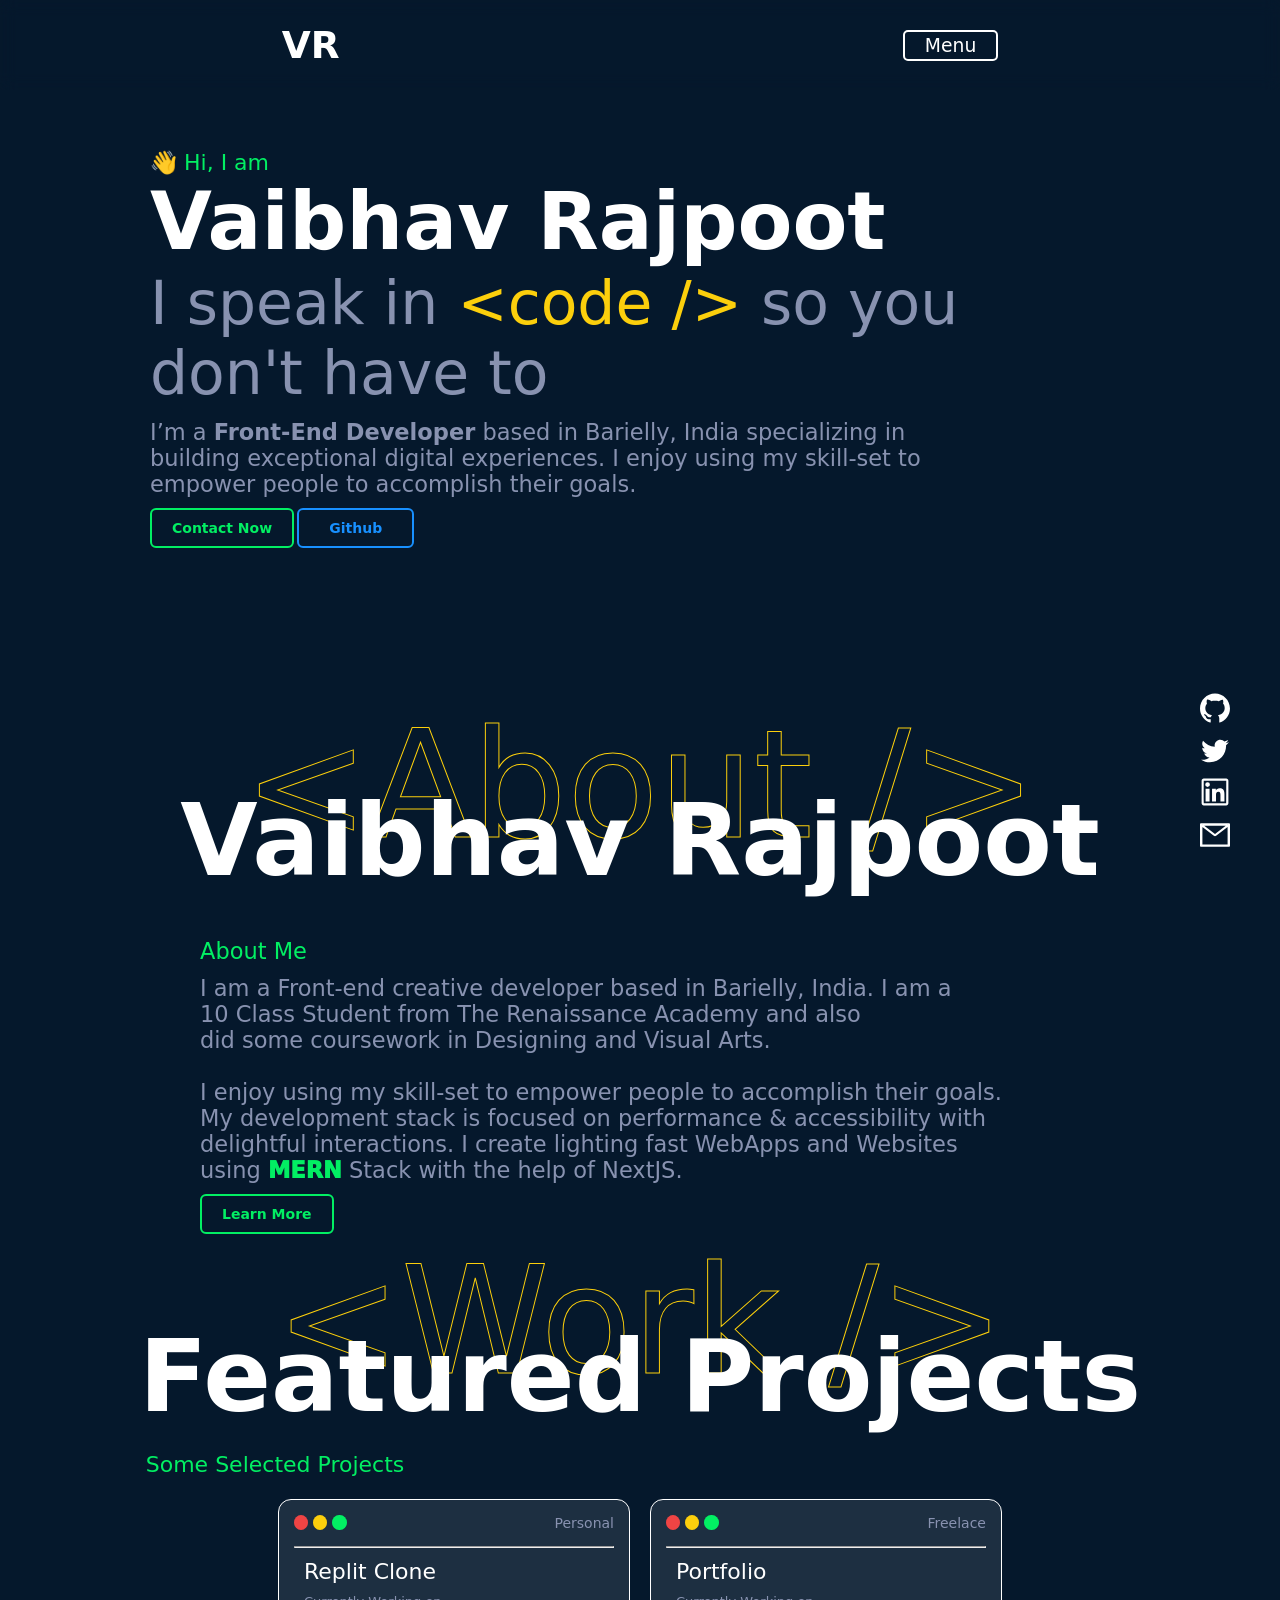
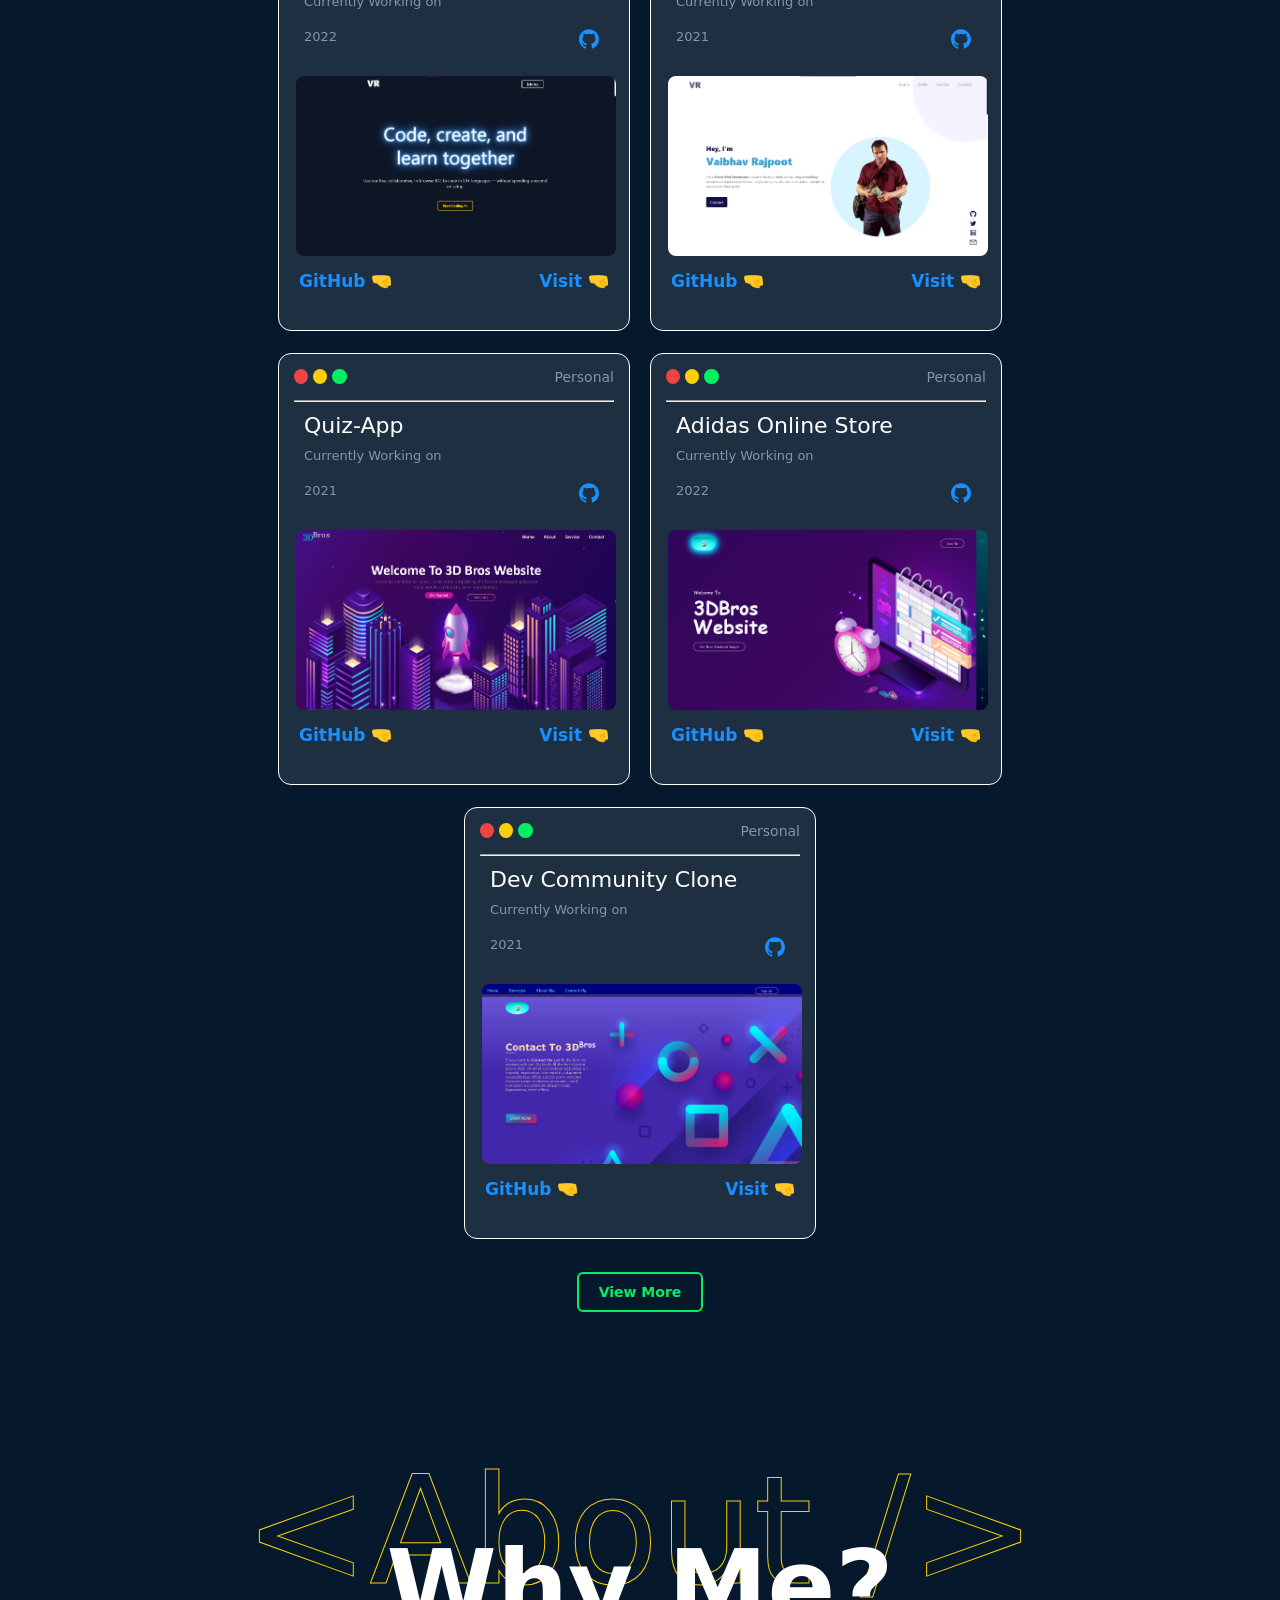
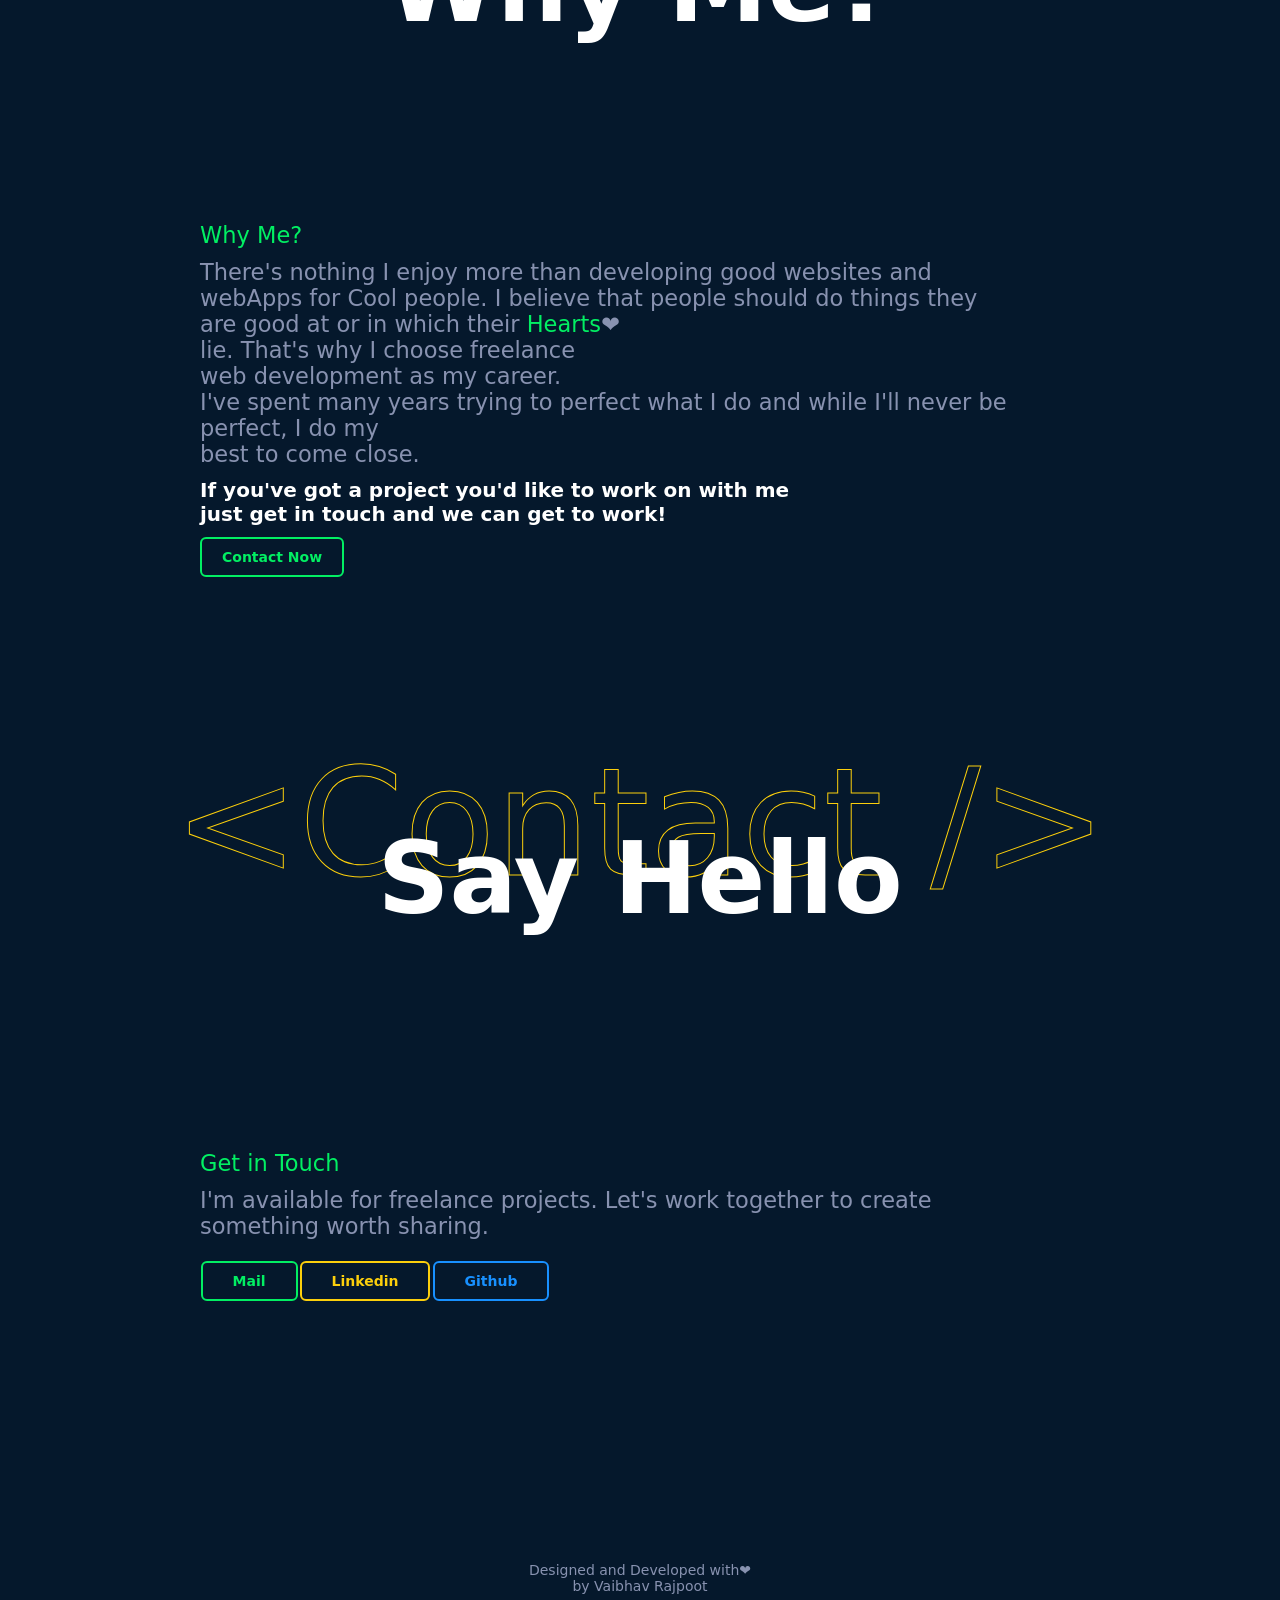
==== commit 5e79cec1: "message" ====
--- a/index.html
+++ b/index.html
@@ -1,7 +1,7 @@
 <!DOCTYPE html>
 <html>
     <head>
-     <link rel="icon" href="Photos/logo.png" type="image/icon type">
+     <link rel="icon" href="Photos/web-logo-2.png" type="image/icon type">
         <title>Vaibhav Rajpoot</title>
         <link rel="stylesheet" href="index.css" class="css">
        <style>
@@ -134,17 +134,21 @@
                  <hr>
                </div>
                <br>
-              <h2 class="pickywheel">Ethereum Transfer Dapp</h2>
+              <h2 class="pickywheel">Replit Clone</h2>
               <p class="para-heading-1">Currently Working on</p>
               <div class="date-logo">
                   <p class="da">2022</p>
                   <svg class="git1" viewBox="64 64 896 896" focusable="false" data-icon="github" width="2em" height="2em" fill="#1890ff" aria-hidden="true"><path d="M511.6 76.3C264.3 76.2 64 276.4 64 523.5 64 718.9 189.3 885 363.8 946c23.5 5.9 19.9-10.8 19.9-22.2v-77.5c-135.7 15.9-141.2-73.9-150.3-88.9C215 726 171.5 718 184.5 703c30.9-15.9 62.4 4 98.9 57.9 26.4 39.1 77.9 32.5 104 26 5.7-23.5 17.9-44.5 34.7-60.8-140.6-25.2-199.2-111-199.2-213 0-49.5 16.3-95 48.3-131.7-20.4-60.5 1.9-112.3 4.9-120 58.1-5.2 118.5 41.6 123.2 45.3 33-8.9 70.7-13.6 112.9-13.6 42.4 0 80.2 4.9 113.5 13.9 11.3-8.6 67.3-48.8 121.3-43.9 2.9 7.7 24.7 58.3 5.5 118 32.4 36.8 48.9 82.7 48.9 132.3 0 102.2-59 188.1-200 212.9a127.5 127.5 0 0138.1 91v112.5c.8 9 0 17.9 15 17.9 177.1-59.7 304.6-227 304.6-424.1 0-247.2-200.4-447.3-447.5-447.3z"></path></svg>
               </div>
-              <img class="project1" src="Photos/chrome_mIA100o9RG.png" alt="">
+              <img class="project1" src="Photos/replit.png" alt="">
               <br><br>
               <div class="link-1">
-                  <div class="link1">GitHub 🤜</div>
-                  <div class="link2">Visit 🤜</div>
+                  <a href="https://github.com/Vaibhav262610/replit-clone">
+                    <div class="link1">GitHub 🤜</div>
+                  </a>
+                  <a href="https://replit-clone.netlify.app/">
+                      <div class="link2">Visit 🤜</div>
+                  </a>
      
               </div>
                
@@ -170,17 +174,21 @@
                  <hr>
                </div>
                <br>
-              <h2 class="pickywheel">Worthpad DeFi</h2>
+              <h2 class="pickywheel">Portfolio</h2>
               <p class="para-heading-1">Currently Working on</p>
               <div class="date-logo">
                   <p class="da">2021</p>
                   <svg class="git1" viewBox="64 64 896 896" focusable="false" data-icon="github" width="2em" height="2em" fill="#1890ff" aria-hidden="true"><path d="M511.6 76.3C264.3 76.2 64 276.4 64 523.5 64 718.9 189.3 885 363.8 946c23.5 5.9 19.9-10.8 19.9-22.2v-77.5c-135.7 15.9-141.2-73.9-150.3-88.9C215 726 171.5 718 184.5 703c30.9-15.9 62.4 4 98.9 57.9 26.4 39.1 77.9 32.5 104 26 5.7-23.5 17.9-44.5 34.7-60.8-140.6-25.2-199.2-111-199.2-213 0-49.5 16.3-95 48.3-131.7-20.4-60.5 1.9-112.3 4.9-120 58.1-5.2 118.5 41.6 123.2 45.3 33-8.9 70.7-13.6 112.9-13.6 42.4 0 80.2 4.9 113.5 13.9 11.3-8.6 67.3-48.8 121.3-43.9 2.9 7.7 24.7 58.3 5.5 118 32.4 36.8 48.9 82.7 48.9 132.3 0 102.2-59 188.1-200 212.9a127.5 127.5 0 0138.1 91v112.5c.8 9 0 17.9 15 17.9 177.1-59.7 304.6-227 304.6-424.1 0-247.2-200.4-447.3-447.5-447.3z"></path></svg>
               </div>
-              <img class="project1" src="Photos/chrome_On5UWtos7f.png" alt="">
+              <img class="project1" src="Photos/portfolio.png" alt="">
               <br><br>
               <div class="link-1">
-                  <div class="link1">GitHub 🤜</div>
+                  <a href="https://github.com/Vaibhav262610/VaibhavRajpoot-Portfolio">
+                      <div class="link1">GitHub 🤜</div>
+                  </a>
+                  <a href="https://vaibhavrajpoot-portfolio.netlify.app/">
                   <div class="link2">Visit 🤜</div>
+                  </a>
      
               </div>
                
@@ -207,7 +215,7 @@
                  <hr>
                </div>
                <br>
-              <h2 class="pickywheel">Subira 2.0 - DocSigner</h2>
+              <h2 class="pickywheel">Quiz-App</h2>
               <p class="para-heading-1">Currently Working on</p>
               <div class="date-logo">
                   <p class="da">2021</p>
@@ -216,8 +224,12 @@
               <img class="project1" src="Photos/chrome_rwgM0iXNYu.png" alt="">
               <br><br>
               <div class="link-1">
-                  <div class="link1">GitHub 🤜</div>
-                  <div class="link2">Visit 🤜</div>
+                <a href="https://github.com/Vaibhav262610/Quiz-App">
+                    <div class="link1">GitHub 🤜</div>
+                </a>
+                <a href="https://quiz-vr.netlify.app/">
+                <div class="link2">Visit 🤜</div>
+                </a>
      
               </div>
                
--- a/index.css
+++ b/index.css
@@ -414,7 +414,7 @@
   .boxes{
     display: flex;
     justify-content: center;
-    cursor: pointer;
+    /* cursor: pointer; */
   }
   
   .pickywheel{
@@ -465,6 +465,7 @@
     font-size: 1.7rem;
     font-weight: 700;
     padding-left: 2rem;
+    cursor: pointer;
   }
   
   .link-1{
@@ -478,6 +479,7 @@
     color: #1890ff ;
     font-size: 1.7rem;
     font-weight: 700;
+    cursor: pointer;
     padding-right: 2rem;
   }
   
@@ -498,7 +500,7 @@
   
   .boxes1{
     padding-left: 2rem;
-    cursor: pointer;
+    /* cursor: pointer; */
   }
   
   .view-more{
